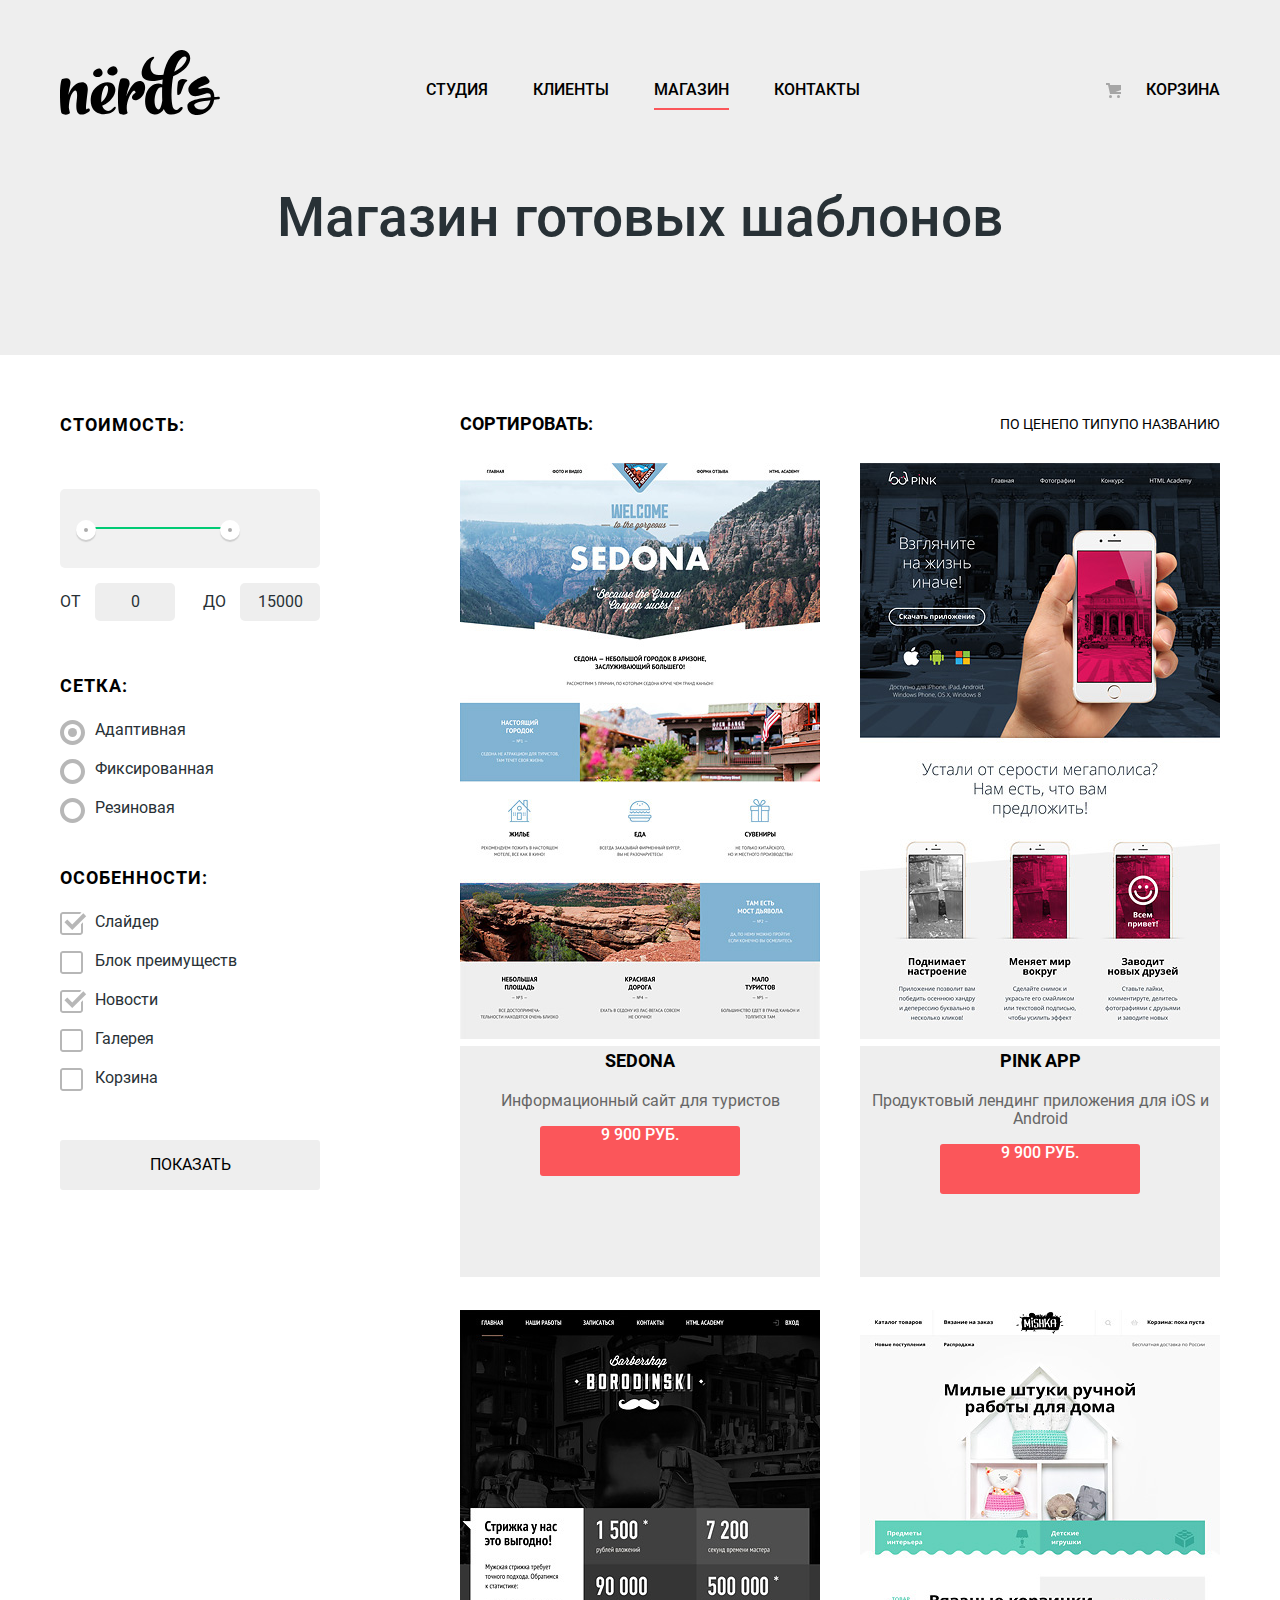
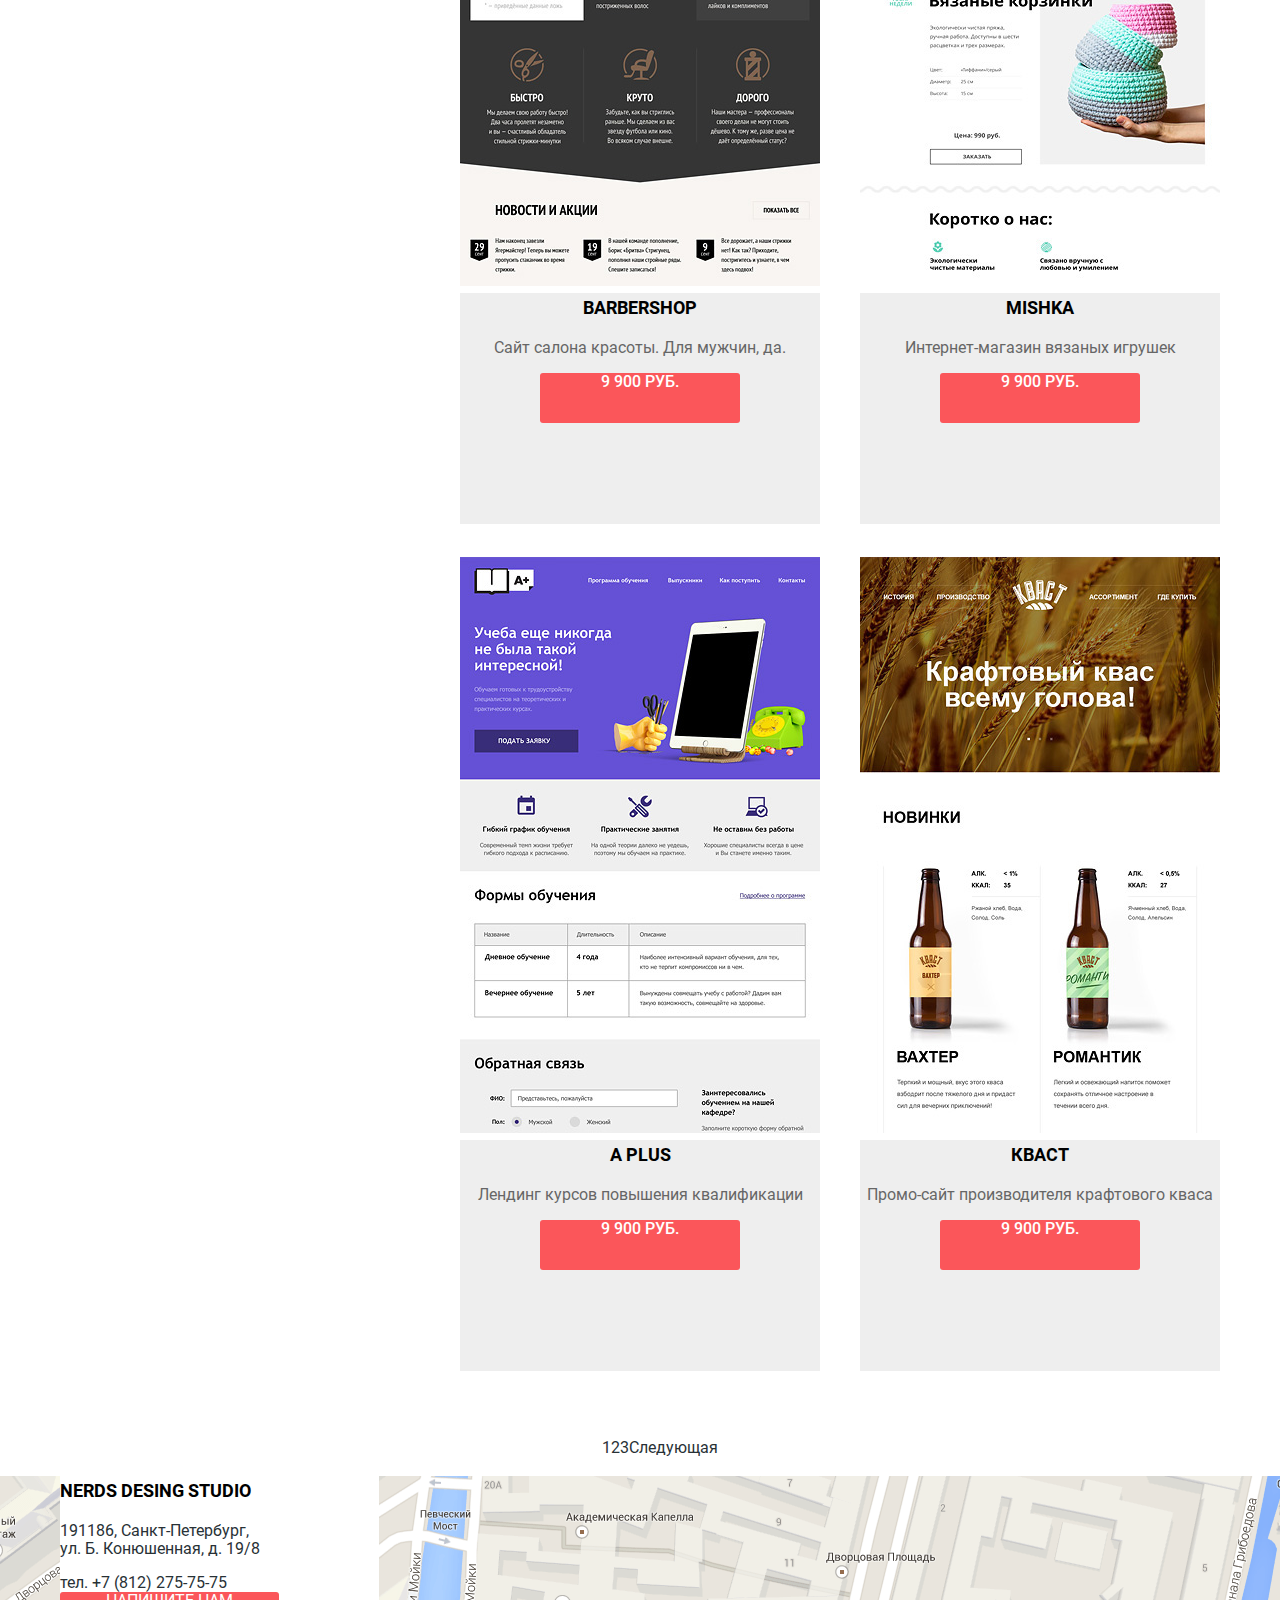
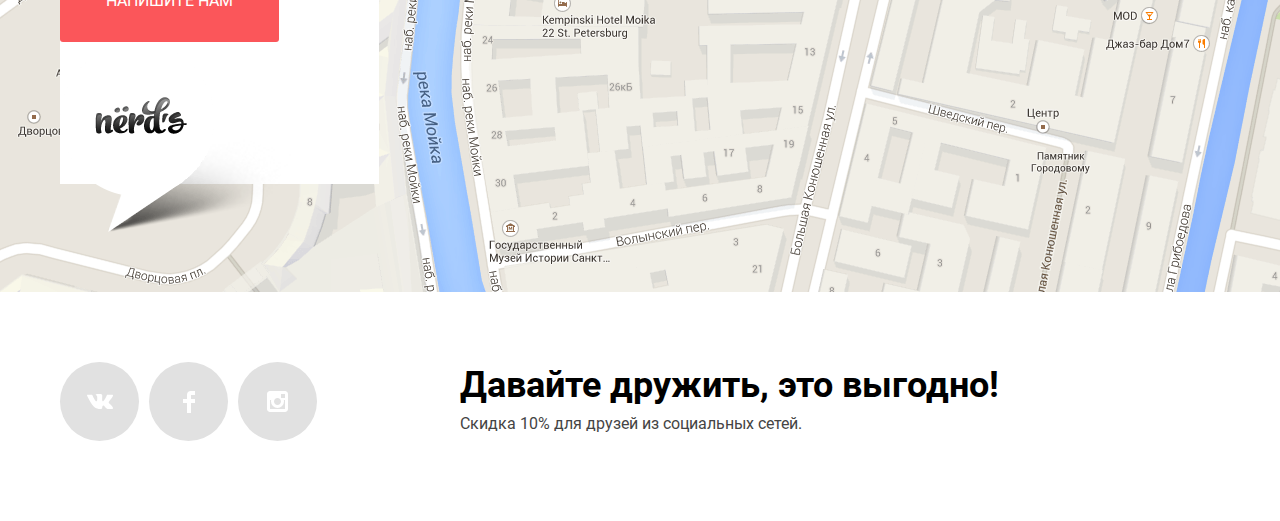
==== catalog.html @ b90e27db "filters" ====
<!DOCTYPE html>
<html lang="ru">

<head>
  <meta charset="utf-8">
  <title>Дизайн-студия Нёрдс</title>
  <link rel="stylesheet" href="css/normalize.css">
  <link rel="stylesheet" href="css/style.css">
</head>

<body>
  <header class="header">
    <div class="container">
      <nav class="nav">
        <a class="logo" href="index.html"><img class="logo__img" src="img/nerds-logo.svg" width="160" height="65"
            alt="Логотип дизайн-студии Нёрдс"></a>
        <ul class="nav__list">
          <li class="nav__item"><a class="nav__link" href="index.html">Студия</a></li>
          <li class="nav__item"><a class="nav__link" href="">Клиенты</a></li>
          <li class="nav__item"><a class="nav__link nav__link--active">Магазин</a></li>
          <li class="nav__item"><a class="nav__link" href="">Контакты</a></li>
        </ul>
        <ul class="backet">
          <li class="backet__item"><a class="backet__link" href="">Корзина</a></li>
        </ul>
      </nav>
    </div>
  </header>
  <main>
    <div class="page-header">
      <h2 class="page-header__title">Магазин готовых шаблонов</h2>
    </div>
    <div class="catalog">
      <div class="container">
        <form class="filters" action="https://echo.htmlacademy.ru" method="POST">
          <fieldset class="filters__group">
            <legend class="filters__title">Стоимость:</legend>
            <div class="range-filter">
              <div class="range-controls">
                <div class="scale">
                  <div class="bar"></div>
                </div>
                <div class="toggle toggle--min"></div>
                <div class="toggle toggle--max"></div>
              </div>
              <div class="price-controls">
                <label class="min-price">от <input type="text" name="min-price" value="0"></label>
                <label class="max-price">до <input type="text" name="max-price" value="15000"></label>
              </div>
            </div>
          </fieldset>
          <fieldset class="filters__group">
            <legend class="filters__title">Сетка:</legend>
            <ul class="filters__group-list">
              <li class="filters__group-item">
                <input class="visually-hidden checked__input" type="radio" name="product-group" value="Adaptive"
                  id="filter-adaptive" checked>
                <label class="checked__label checked__label--radio" for="filter-adaptive">Адаптивная</label>
              </li>
              <li class="filters__group-item">
                <input class="visually-hidden  checked__input" type="radio" name="product-group" value="Fixed"
                  id="filter-fixed">
                <label class="checked__label checked__label--radio" for="filter-fixed">Фиксированная</label>
              </li>
              <li class="filters__group-item">
                <input class="visually-hidden  checked__input" type="radio" name="product-group" value="Rubber"
                  id="filter-rubber">
                <label class="checked__label checked__label--radio" for="filter-rubber">Резиновая</label>
              </li>
            </ul>
          </fieldset>
          <fieldset class="filters__group">
            <legend class="filters__title">Особенности:</legend>
            <ul class="filters__group-list">
              <li class="filters__group-item">
                <input class="visually-hidden checked__input" type="checkbox" name="features" value="Slider"
                  id="filter-slider" checked>
                <label class="checked__label checked__label--checkbox" for="filter-slider">Слайдер</label>
              </li>
              <li class="filters__group-item">
                <input class="visually-hidden checked__input" type="checkbox" name="features" value="Benefits-block"
                  id="filter-benefits-block">
                <label class="checked__label checked__label--checkbox" for="filter-benefits-block">Блок
                  преимуществ</label>
              </li>
              <li class="filters__group-item">
                <input class="visually-hidden checked__input" type="checkbox" name="features" value="News"
                  id="filter-news" checked>
                <label class="checked__label checked__label--checkbox" for="filter-news">Новости</label>
              </li>
              <li class="filters__group-item">
                <input class="visually-hidden checked__input" type="checkbox" name="gallery" value="Gallery"
                  id="filter-gallery">
                <label class="checked__label checked__label--checkbox" for="filter-gallery">Галерея</label>
              </li>
              <li class="filters__group-item">
                <input class="visually-hidden checked__input" type="checkbox" name="features" value="Basket"
                  id="filter-basket">
                <label class="checked__label checked__label--checkbox" for="filter-basket">Корзина</label>
              </li>
            </ul>
          </fieldset>
          <button class="button filters__button" type="submit">Показать</button>
        </form>
        <div class="catalog__wrapper">
          <div class="sorting">
            <p class="sorting__title">Сортировать:</h2>
              <ul class="sorting__list" aria-label="Сортировка по признаку">
                <li class="sorting__item"><a class="sorting__link" href="">По цене</a></li>
                <li class="sorting__item"><a class="sorting__link" href="">По типу</a></li>
                <li class="sorting__item"><a class="sorting__link" href="">По названию</a></li>
              </ul>
              <ul class="sorting__order-list" aria-label="Направление сортировки">
                <li class="sorting__order-item"><a class="sorting__order-link sorting__order-link--descending"
                    href=""></a>
                </li>
                <li class="sorting__order-item"><a class="sorting__order-link sorting__order-link--ascending"
                    href=""></a>
                </li>
              </ul>
          </div>
          <ul class="catalog__list">
            <li class="catalog__item">
              <img class="catalog__img" src="img/img-sedona.jpg" width="360" height="576" alt="">
              <div class="catalog__cart">
                <a class="catalog__title" href="">Sedona</a>
                <p class="catalog__desc">Информационный сайт для туристов</p>
                <a class="button catalog__price" href="">9 900 руб.</a>
              </div>
            </li>
            <li class="catalog__item">
              <img class="catalog__img" src="img/img-pink.jpg" width="360" height="576" alt="">
              <div class="catalog__cart">
                <a class="catalog__title" href="">Pink App</a>
                <p class="catalog__desc">Продуктовый лендинг приложения для iOS и Android</p>
                <a class="button catalog__price" href="">9 900 руб.</a>
              </div>
            </li>
            <li class="catalog__item">
              <img class="catalog__img" src="img/img-barbershop.jpg" width="360" height="576" alt="">
              <div class="catalog__cart">
                <a class="catalog__title" href="">Barbershop</a>
                <p class="catalog__desc">Сайт салона красоты. Для мужчин, да.</p>
                <a class="button catalog__price" href="">9 900 руб.</a>
              </div>
            </li>
            <li class="catalog__item">
              <img class="catalog__img" src="img/img-mishka.jpg" width="360" height="576" alt="">
              <div class="catalog__cart">
                <a class="catalog__title" href="">Mishka</a>
                <p class="catalog__desc">Интернет-магазин вязаных игрушек</p>
                <a class="button catalog__price" href="">9 900 руб.</a>
              </div>
            </li>
            <li class="catalog__item">
              <img class="catalog__img" src="img/img-aplus.jpg" width="360" height="576" alt="">
              <div class="catalog__cart">
                <a class="catalog__title" href="">A Plus</a>
                <p class="catalog__desc">Лендинг курсов повышения квалификации</p>
                <a class="button catalog__price" href="">9 900 руб.</a>
              </div>
            </li>
            <li class="catalog__item">
              <img class="catalog__img" src="img/img-kvast.jpg" width="360" height="576" alt="">
              <div class="catalog__cart">
                <a class="catalog__title" href="">Кваст</a>
                <p class="catalog__desc">Промо-сайт производителя крафтового кваса</p>
                <a class="button catalog__price" href="">9 900 руб.</a>
              </div>
            </li>
          </ul>
        </div>
      </div>
    </div>
    <div class="pagination">
      <div class="container">
        <ul class="pagination__list">
          <li class="pagination__item"><a href="" class="pagination__link">1</a></li>
          <li class="pagination__item"><a href="" class="pagination__link">2</a></li>
          <li class="pagination__item"><a href="" class="pagination__link">3</a></li>
          <li class="pagination__item"><a href="" class="pagination__link pagination__link--next">Следующая</a></li>
        </ul>
      </div>
    </div>
  </main>
  <footer class="footer">
    <section class="contacts">
      <div class="container">
        <div class="contacts__wrapper">
          <h1 class="contacts__title">Nerds desing studio</h1>
          <p class="contacts__address">191186, Санкт-Петербург,<br> ул. Б. Конюшенная, д. 19/8</p>
          <a class="contacts__tel" href="tel:7812275-75-75">тел. +7 (812) 275-75-75</a>
          <a class="button button contacts__button" href="">Напишите нам</a>
          <img class="contacts__icon" src="img/map-marker.png" width="231" height="190"
            alt="Адрес: 191186, Санкт-Петербург, ул. Б. Конюшенная, д. 19/8">
        </div>
      </div>
    </section>
    <section class="social">
      <div class="container">
        <h2 class="visually-hidden">Мы в социальных сетях</h2>
        <ul class="social__list">
          <li class="social__item"><a class="social__link social__link--vk" href="" alt="Мы в Вконтакте"></a>
          </li>
          <li class="social__item"><a class="social__link social__link--fb" href="" alt="Мы в Фейсбук"></a>
          </li>
          <li class="social__item"><a class="social__link social__link--insta" href="" alt="Мы в Инстаграм"></a>
          </li>
        </ul>
        <p class="social__title">
          <span class="social__slogan">Давайте дружить, это выгодно!</span>
          <span class="social__desc">Скидка 10% для друзей из социальных сетей.</span>
        </p>
      </div>

    </section>
  </footer>
  <section class="modal hidden">
    <h2 class="modal__title">Напишите нам</h2>
    <form class="modal__form" action="https://echo.htmlacademy.ru" method="POST">
      <p>
        <label for="user-name">Ваше имя:</label>
        <input id="user-name" type="text" name="name" placeholder="Имя Фамилия">
      </p>
      <p>
        <label for="user-email">Ваш e-mail:</label>
        <input id="user-email" type="email" name="email" placeholder="email@example.com">
      </p>
      <p>
        <label for="user-message">Текст письма:</label>
        <textarea id="user-message" name="message" cols="30" rows="10" placeholder="В свободной форме"></textarea>
      </p>
      <button class="button modal__submit" type="submit">Отправить</button>
      <button class="modal__close" type="button">Закрыть</button>
    </form>
  </section>
</body>

</html>
---- css/style.css ----
@font-face {
  font-family: 'Roboto';
  src:
    url(/fonts/roboto.woff) format(woff),
    url(/fonts/roboto.woff2) format(woff2);
  font-weight: normal;
  font-style: normal;
}

@font-face {
  font-family: 'Roboto';
  src:
    url(/fonts/robotobold.woff) format(woff),
    url(/fonts/robotobold.woff2) format(woff2);
  font-weight: bold;
  font-style: normal;
}

@font-face {
  font-family: 'Roboto';
  src:
    url(/fonts/robotomedium.woff) format(woff),
    url(/fonts/robotomedium.woff2) format(woff2);
  font-weight: 500;
  font-style: normal;
}

body {
  margin: 0;
  padding: 0;

  font-family: 'Roboto', 'Arial', sans-serif;
  font-size: 16px;
  line-height: 24px;
  font-weight: normal;
  color: #283136;
}

img {
  max-width: 100%;
  height: auto;
}

a {
  text-decoration: none;
  color: inherit;
}

.button {
  display: inline-block;

  text-align: center;
  vertical-align: middle;
  text-transform: uppercase;

  border-radius: 3px;

  box-sizing: border-box;
}

.header {
  background-color: #eeeeee;
}

.nav {
  display: flex;
  justify-content: flex-end;
  align-items: flex-start;
  padding-top: 50px;

  line-height: 30px;
  font-weight: 500;
  text-transform: uppercase;
  color: #000000;
}

.logo {
  width: 160px;
  height: 65px;
  margin-right: auto;
}

.logo__img:hover {
  filter: opacity(0.8);
}

.logo__img:active {
  filter: opacity(0.3);
}

.nav__list {
  display: flex;
  justify-content: center;
  flex-wrap: wrap;
  width: 600px;
  margin: 0;
  padding: 0;
  padding-top: 25px;

  list-style: none;
}

.nav__link {
  display: block;
  margin-left: 45px;
  padding-bottom: 3px;
}

.nav__link:hover {
  color: #fb565a;
}

.nav__link:active {
  color: inherit;

  border-bottom: 2px solid #fb565a;

  opacity: 0.3;
}

.nav__link--active {
  border-bottom: 2px solid #fb565a;
}

.backet {
  display: flex;
  justify-content: flex-end;
  flex-wrap: wrap;
  width: 300px;
  margin: 0;
  padding: 0;
  padding-top: 25px;

  list-style: none;
}

.backet__link {
  position: relative;
  display: block;
  padding-left: 45px;
}

.backet__link::before {
  position: absolute;
  top: 8px;
  left: 5px;
  width: 15px;
  height: 15px;

  content: "";

  background-image: url(../img/cart-icon.svg);
  background-repeat: no-repeat;
  background-position: 0 0;
}

.backet__link:hover {
  color: #fb565a;
}

.backet__link:active {
  color: inherit;

  border-bottom: 2px solid #fb565a;

  opacity: 0.3;
}

.page-header__title {
  margin: 0;
  margin-bottom: 50px;
  padding-top: 75px;
  padding-bottom: 110px;

  font-size: 55px;
  line-height: 55px;
  font-weight: 500;
  text-align: center;

  background-color: #eeeeee;
}

.slider {
  background-color: #eeeeee;
}

.slider__list {
  margin: 0;
  padding: 0;

  list-style: none;
}

.slider__item {
  display: none;
}

.slider__item--active {
  display: block;
}
.slider__title {
  margin-top: 0;
  padding-top: 55px;

  font-size: 55px;
  line-height: 55px;
  color: #000000;
}

.slider__button {
  width: 240px;
  height: 50px;

  font-weight: 500;
  line-height: 18px;
  color: #ffffff;

  background-color: #fb565a;
}

.slider__button:hover {
  background-color: #e74246;
}

.slider__button:active {
  color: rgba(255, 255, 255, 0.3);

  background-color: #d7373b;
}

.services__list {
  display: flex;
  flex-wrap: wrap;
  margin: 0;
  padding: 0;

  list-style: none;

  border-bottom: 2px solid #eeeeee;
}

.services__item {
  position: relative;

  width: 260px;
  margin-top: 80px;
  margin-right: 100px;
  margin-bottom: 80px;
  padding-top: 170px;
  padding-right: 40px;
}

.services__item:nth-child(3n) {
  margin-right: 60px;
}

.services__item::before {
  position: absolute;

  content: "";
  top: 0;
  left: 0;

  width: 300px;
  height: 146px;
}

.services__item:nth-child(1)::before {
  background-image: url(../img/promo-1.jpg);
  background-repeat: no-repeat;
  background-position: 0 0;
}

.services__item:nth-child(2)::before {
  background-image: url(../img/promo-2.jpg);
  background-repeat: no-repeat;
  background-position: 0 0;
}

.services__item:nth-child(3)::before {
  background-image: url(../img/promo-3.jpg);
  background-repeat: no-repeat;
  background-position: 0 0;
}

.services__title {
  margin: 0;
  padding: 0;

  font-size: 24px;
  font-weight: bold;
  text-transform: uppercase;
  color: #000000;
}

.services__desc {
  margin-top: 20px;
  margin-bottom: 30px;
}

.services__button {
  width: 160px;
  height: 50px;
  margin-top: 5px;
  padding-top: 12px;

  font-weight: 500;
  color: #ffffff;
}

.services__button--red {
  background-color: #fb565a;
}

.services__button--red:hover {
  background-color: #e74246;
}

.services__button--red:active {
  color: rgba(255, 255, 255, 0.3);

  background-color: #d7373b;
}

.services__button--green {
  background-color: #00ca74;
}

.services__button--green:hover {
  background-color: #00bc6c;
}

.services__button--green:active {
  color: rgba(255, 255, 255, 0.3);

  background-color: #00aa62;
}

.services__button--yellow {
  background-color: #efc84a;
}

.services__button--yellow:hover {
  background-color: #eab534;
}

.services__button--yellow:active {
  color: rgba(255, 255, 255, 0.3);

  background-color: #e5a722;
}

.about .container {
  display: flex;
  justify-content: space-between;
}

.about__col-left {
  width: 700px;
}

.about__col-right {
  width: 460px;
}

.about__title {
  font-size: 45px;
  line-height: 45px;
  font-weight: 500;
  color: #000000;
}

.about__services {
  font-weight: bold;
  text-transform: uppercase;
  color: #000000;
}

.about__services-list {
  padding-left: 0;

  list-style: none;
}

.about__img {
  width: 360px;
  height: 208px;
}

.table__caption {
  font-weight: bold;
  text-align: center;
  color: #000000;
}

.table__th  {
  font-size: 45px;
  line-height: 10px;
  font-weight: bold;
  color: #000000;
}

.table__td {
  line-height: 18px;
}

.partners__list {
  display: flex;
  justify-content: space-between;
  margin: 0;
  padding: 0;
  padding-top: 46px;
  padding-bottom: 38px;

  list-style: none;

  border-top: 2px solid #eeeeee;
  border-bottom: 2px solid #eeeeee;
}

.partners__item {
  position: relative;

  display: flex;
  justify-content: center;
  align-items: center;
  width: 260px;
}

.partners__item::after {
  position: absolute;
  content: "";
  top: 20px;
  right: -20px;
  width: 2px;
  height: 52px;

  background-color: #eeeeee;
}

.partners__item:nth-child(4n)::after {
  content: none;
}

.partners__img {
  opacity: 0.2;
}

.partners__img:hover {
  opacity: 1;
}

.partners__img:active {
  opacity: 0.1;
}

.catalog .container {
  display: flex;
  justify-content: space-between;
}

.filters {
  width: 260px;
  margin-right: 140px;
}

.filters__group {
  margin: 0;
  margin-bottom: 40px;
  padding: 0;

  border: none;
}

.filters__group:first-child {
  margin-bottom: 45px;
}

.range-filter {
  width: 260px;
  margin-top: 49px;
}

.filters__title {
  padding-top: 5px;

  font-size: 18px;
  line-height: 30px;
  font-weight: bold;
  text-transform: uppercase;
  color: #000000;
}

.filters__title:first-child {
  letter-spacing: 1px;
}

.range-controls {
  position: relative;

  height: 41px;
  margin-bottom: 15px;
  padding-top: 38px;
  padding-right: 20px;
  padding-left: 20px;

  background-color: #f1f1f1;

  border-radius: 5px;
}

.range-controls .scala {
  height: 2px;

  background-color: #d7dcde;
}

.range-controls .bar {
  width: 70%;
  height: 2px;

  background-color: #00ca74;
}

.range-controls .toggle {
  position: absolute;
  top: 31px;
  left: 0;

  width: 4px;
  height: 4px;
  padding: 0;

  background-color: #ababab;

  border: 8px solid #ffffff;
  border-radius: 50%;

  box-shadow: 0 2px 1px 0 #cfcfcf;
  cursor: pointer;
}

.range-controls .toggle--min {
  left: 16px;
}

.range-controls .toggle--max {
  left: 160px;
}

.price-controls {
  font-size: 0;
}

.price-controls label {
  display: inline-block;
  width: 50%;

  font-size: 16px;
  text-transform: uppercase;
}

.price-controls input {
  width: 60px;
  margin-left: 10px;
  padding: 8px 10px;

  font-family: 'Roboto', 'Arial', sans-serif;
  font-size: 16px;
  line-height: 22px;
  text-align: center;
  color: #283136;

  background-color: #eeeeee;

  border: none;
  border-radius: 5px;
}

.max-price {
  text-align: right;
}

.filters__group-list {
  margin: 0;
  padding: 0;

  line-height: 20px;

  list-style: none;
}

.checked__label {
  position: relative;

  display: block;
  margin-top: 19px;
  padding-left: 35px;

  cursor: pointer;
}

.checked__label--radio::before {
  position: absolute;

  content: "";
  top: 0;
  left: 0;

  width: 25px;
  height: 25px;

  background-image: url(../img/radio-off.svg);
  background-repeat: no-repeat;
  background-position: 0 0;

  opacity: 0.4;
}

.checked__input:checked + .checked__label--radio::before {
  background-image: url(../img/radio-on.svg);
}

.checked__label--radio:hover::before {
  opacity: 1;
}

.checked__label--checkbox::before {
  position: absolute;

  content: "";
  top: 0;
  left: 0;

  width: 27px;
  height: 23px;

  background-image: url(../img/checkbox-off.svg);
  background-repeat: no-repeat;
  background-position: 0 0;

  opacity: 0.4;
}

.checked__input:checked + .checked__label--checkbox::before {
  background-image: url(../img/checkbox-on.svg);
}

.checked__label--checkbox:hover::before {
  opacity: 1;
}

.filters__button {
  margin-top: 12px;
  width: 260px;
  height: 50px;

  line-height: 18px;
  color: #000000;

  background-color: #eeeeee;
  border: none;

  cursor: pointer;
  user-select: none;
}

.filters__button:hover {
  background-color: #dfdfdf;
}

.filters__button:active {
  color: #000000;
  opacity: 0.3;

  background-color: #d5d5d5;

  border-top: 3px solid #bfbfbf;
}

.catalog__wrapper {
  width: 900px;
}

.sorting {
  display: flex;
  padding-top: 10px;

  text-transform: uppercase;
}

.sorting__title {
  margin: 0;
  margin-right: auto;

  font-size: 18px;
  line-height: 18px;
  font-weight: bold;
  color: #000000;
}

.sorting__list {
  display: flex;
  margin: 0;
  padding: 0;

  list-style: none;
}

.sorting__item {
  font-size: 14px;
  line-height: 18px;
  color: #000000;
}

.sorting__order-list {
  padding-left: 0;

  list-style: none;
}

.catalog__list {
  display: flex;
  flex-wrap: wrap;
  padding-left: 0;

  list-style: none;
}

.catalog__item {
  margin-bottom: 33px;
}

.catalog__item:nth-child(2n) {
  margin-left: 40px;
}

.catalog__cart {
  width: 360px;
  height: 231px;

  line-height: 18px;
  text-align: center;

  background-color: #eeeeee;
}

.catalog__title {
  font-size: 18px;
  line-height: 30px;
  font-weight: bold;
  text-align: center;
  text-transform: uppercase;
  color: #000000;
}

.catalog__title:hover {
  color: #fb565a;
}

.catalog__title:active {
  color: #000000;
  opacity: 0.3;
}

.catalog__desc {
  line-height: 18px;
  text-align: center;
  color: #666666;
}

.catalog__price {
  width: 200px;
  height: 50px;

  line-height: 18px;
  font-weight: 500;
  color: #ffffff;

  background-color: #fb565a;
}

.catalog__price:hover {
  background-color: #e74246;
}

.catalog__price:active {
  background-color: #d7373b;
}

.pagination__list {
  display: flex;
  justify-content: center;

  list-style: none;
}

.contacts {
  width: 100%;
  height: 416px;

  line-height: 18px;

  background-image: url(../img/map.png);
  background-position: top center;
  background-repeat: no-repeat;
}

.contacts__wrapper {
  width: 319px;
  height: 308px;

  background-color: #ffffff;
}

.contacts__title {
  font-size: 18px;
  line-height: 30px;
  font-weight: bold;
  text-transform: uppercase;
  color: #000000;
}

.contacts__button {
  width: 219px;
  height: 50px;

  color: #ffffff;

  background-color: #fb565a;
}

.contacts__icon {
  width: 231px;
  height: 190px;
}

.social .container {
  display: flex;
}

.social__list {
  display: flex;
  flex-wrap: wrap;
  width: 380px;
  margin: 0;
  margin-top: 70px;
  margin-bottom: 70px;
  padding: 0;

  list-style: none;
}

.social__item {
  margin-right: 10px;
  margin-bottom: 10px;
}

.social__link {
  position: relative;

  display: flex;
  justify-content: center;
  align-items: center;
  width: 79px;
  height: 79px;

  background-color: #e1e1e1;

  border-radius: 50%;
}

.social__link::before {
  position: absolute;

  content: "";
}

.social__link--vk::before {
  width: 26px;
  height: 15px;

  background-image: url(../img/vk-icon.svg);
  background-repeat: no-repeat;
  background-position: 0 0;
}

.social__link--fb::before {
  width: 12px;
  height: 22px;

  background-image: url(../img/fb-icon.svg);
  background-repeat: no-repeat;
  background-position: 0 0;
}

.social__link--insta::before {
  width: 21px;
  height: 21px;

  background-image: url(../img/insta-icon.svg);
  background-repeat: no-repeat;
  background-position: 0 0;
}

.social__link:hover {
  background-color: #e74246;
}

.social__link:active {
  background-color: #d7373b;
}

.social__link:active::before {
  opacity: 0.3;
}

.social__title {
  width: 780px;
  margin: 0;
  margin-top: 70px;
}

.social__slogan {
  display: inline-block;
  padding-top: 5px;
  padding-left: 20px;

  font-size: 36px;
  font-weight: bold;
  line-height: 36px;
  vertical-align: middle;
  color: #000000;
}

.social__desc {
  display: inline-block;
  padding-top: 10px;
  padding-left: 20px;

  line-height: 22px;
  vertical-align: middle;
  color: #444444;
}

.container {
  width: 1160px;
  margin: 0 auto;
  padding: 0 20px;
}

.hidden {
  display: none;
}

.visually-hidden {
  position: absolute;
  clip: rect(0, 0, 0, 0);
}
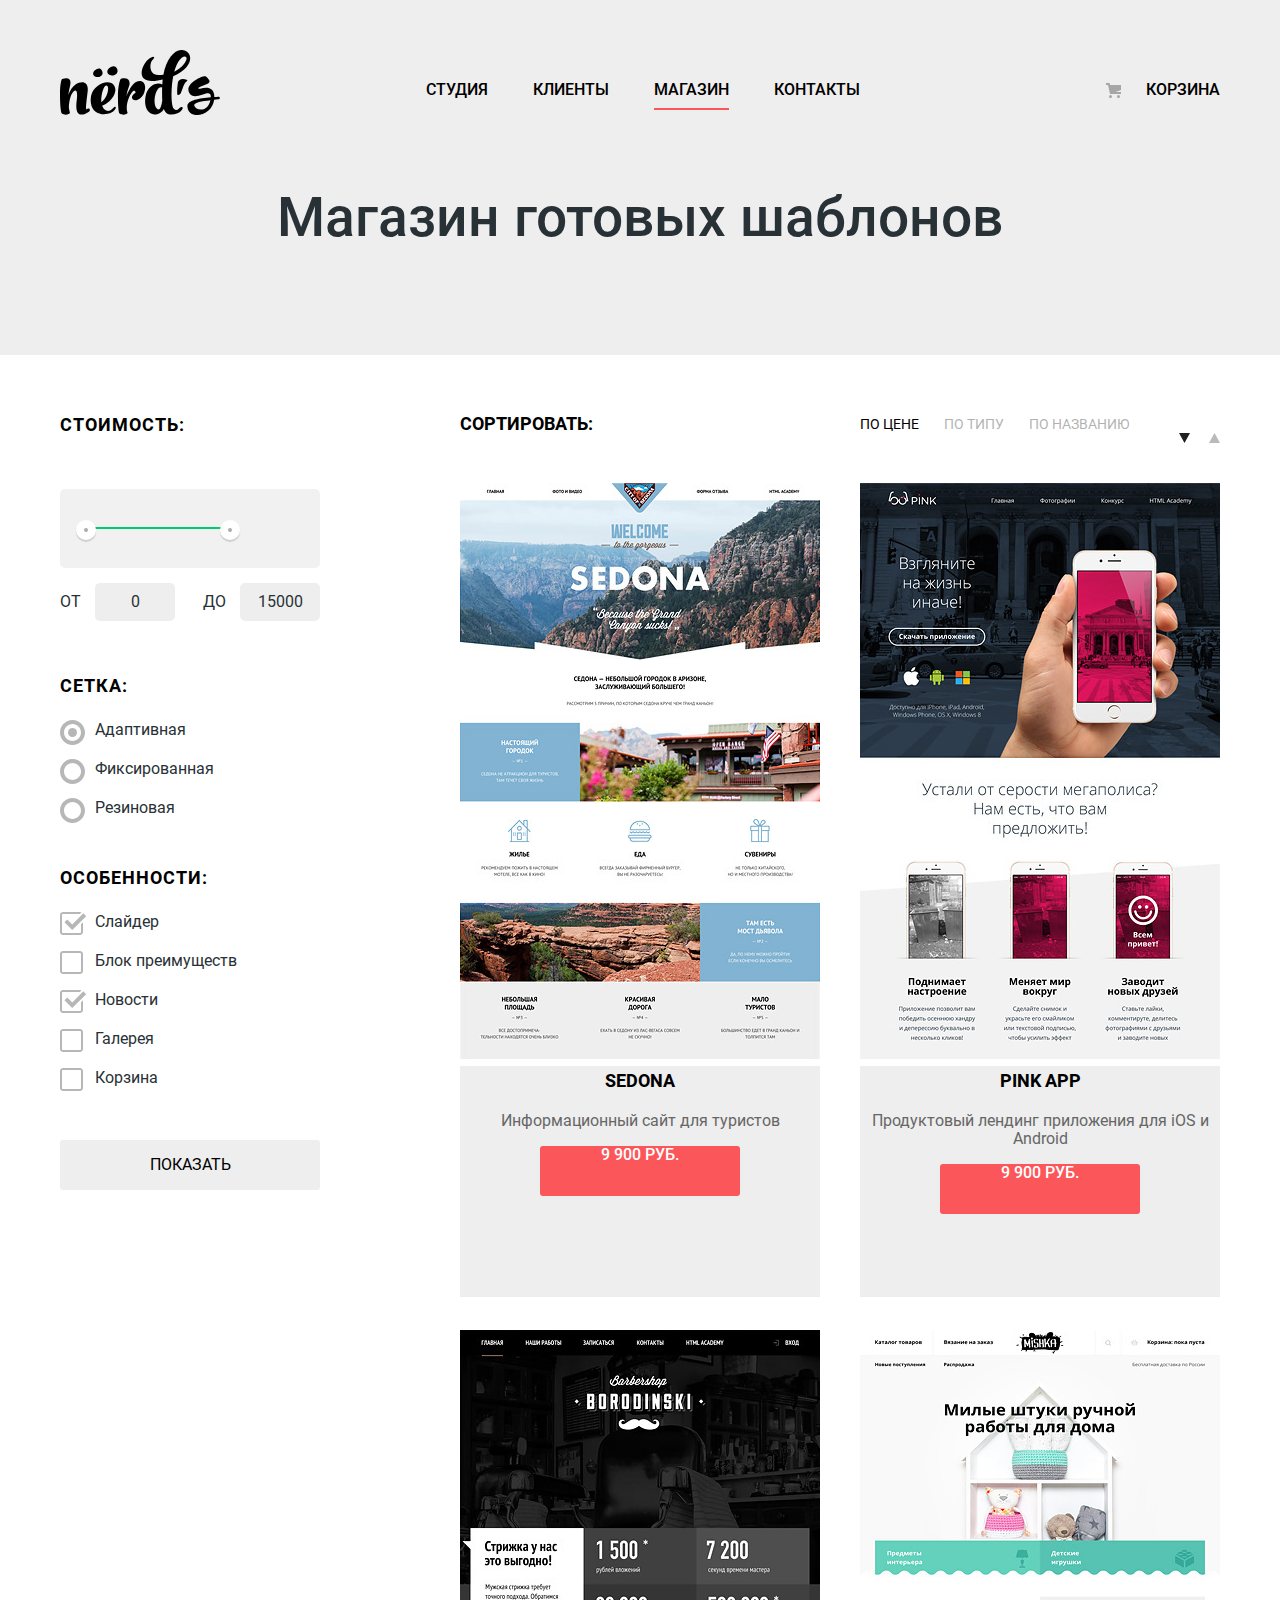
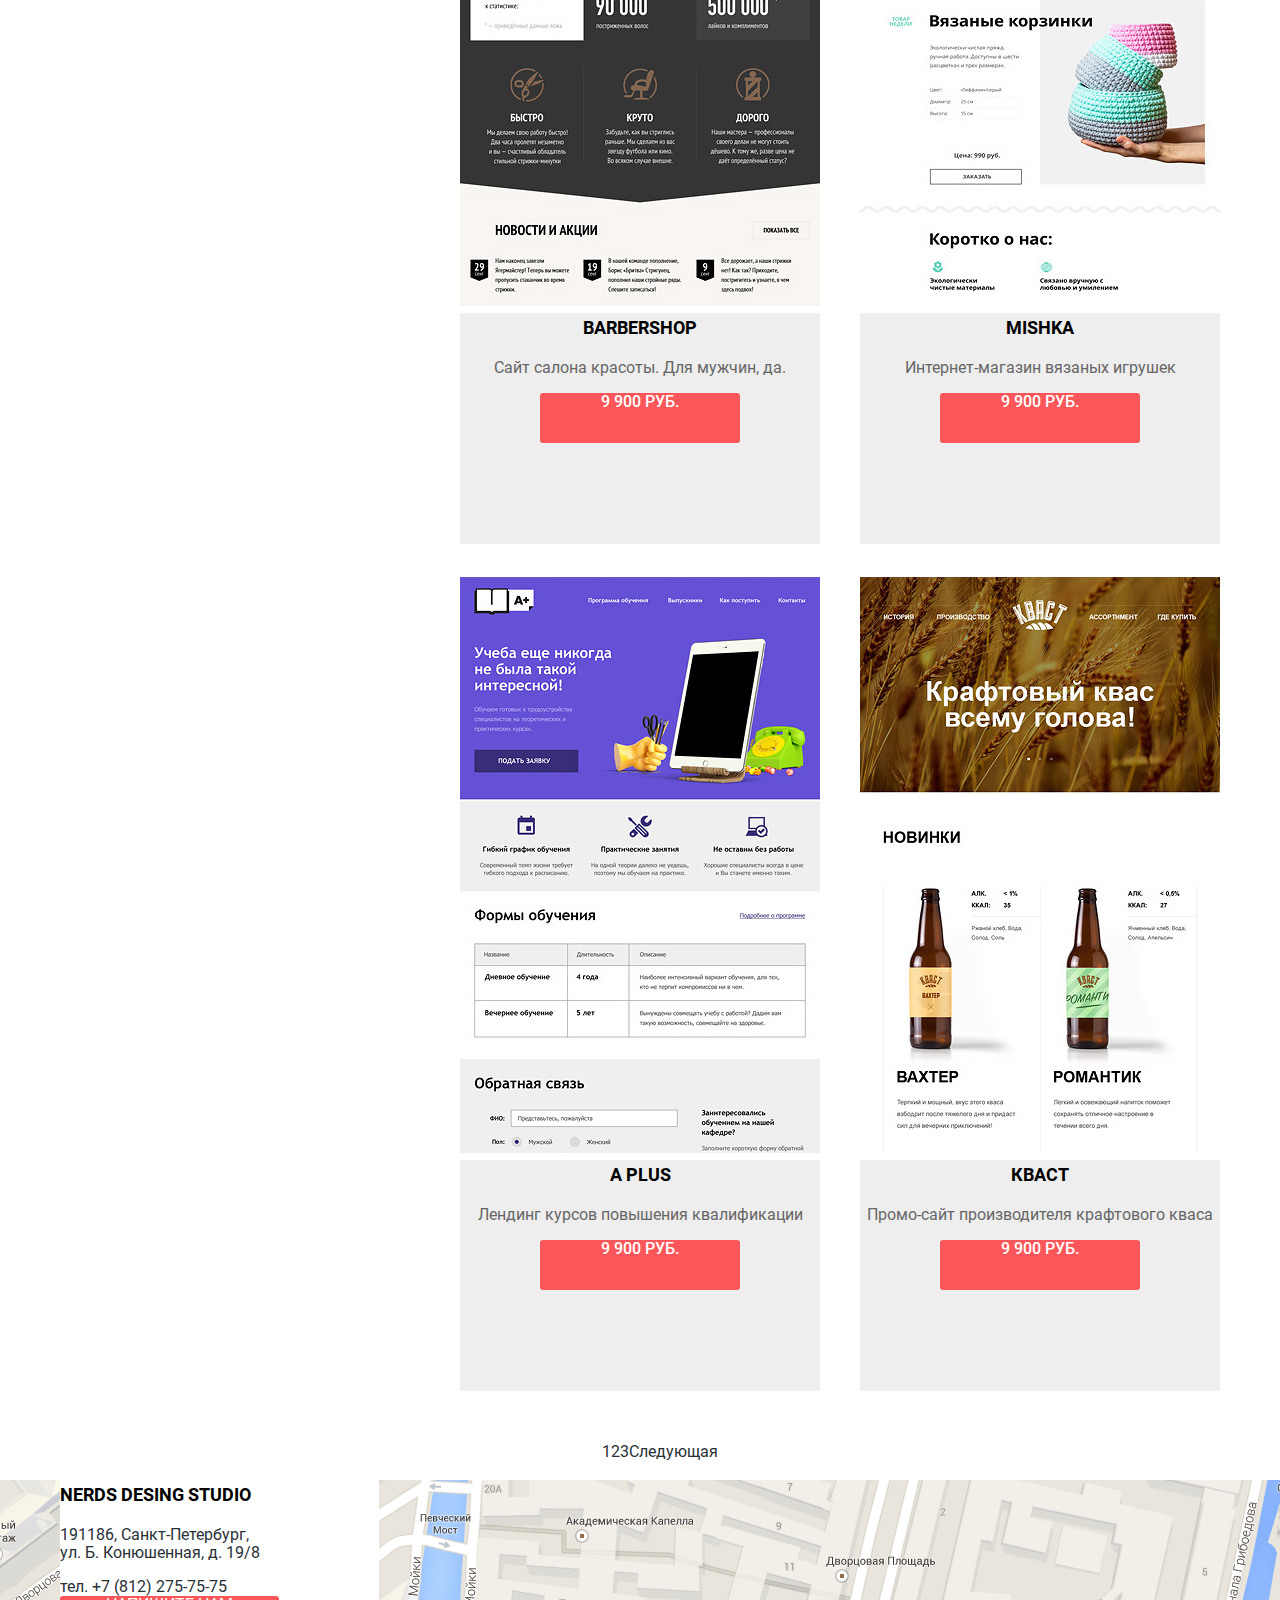
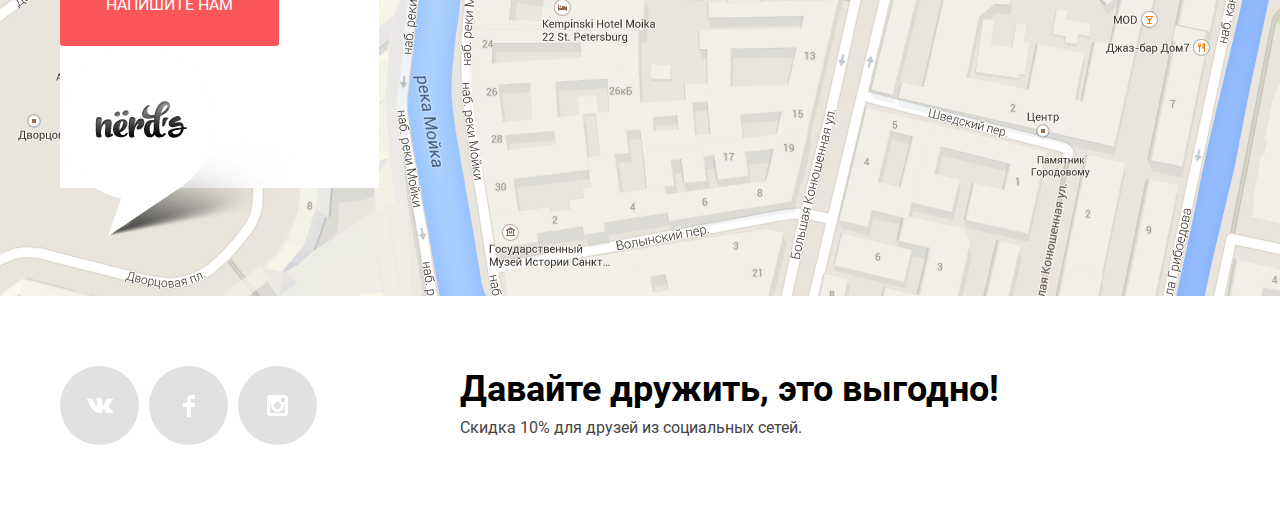
==== commit 01ad53ae: "sorting" ====
--- a/catalog.html
+++ b/catalog.html
@@ -104,20 +104,19 @@
         </form>
         <div class="catalog__wrapper">
           <div class="sorting">
-            <p class="sorting__title">Сортировать:</h2>
-              <ul class="sorting__list" aria-label="Сортировка по признаку">
-                <li class="sorting__item"><a class="sorting__link" href="">По цене</a></li>
-                <li class="sorting__item"><a class="sorting__link" href="">По типу</a></li>
-                <li class="sorting__item"><a class="sorting__link" href="">По названию</a></li>
-              </ul>
-              <ul class="sorting__order-list" aria-label="Направление сортировки">
-                <li class="sorting__order-item"><a class="sorting__order-link sorting__order-link--descending"
-                    href=""></a>
-                </li>
-                <li class="sorting__order-item"><a class="sorting__order-link sorting__order-link--ascending"
-                    href=""></a>
-                </li>
-              </ul>
+            <p class="sorting__title">Сортировать:</p>
+            <ul class="sorting__list" aria-label="Сортировка по признаку">
+              <li class="sorting__item"><a class="sorting__link" href="">По цене</a></li>
+              <li class="sorting__item"><a class="sorting__link" href="">По типу</a></li>
+              <li class="sorting__item"><a class="sorting__link" href="">По названию</a></li>
+            </ul>
+            <ul class="sorting__order-list" aria-label="Направление сортировки">
+              <li class="sorting__order-item"><a class="sorting__order-link sorting__order-link--descending"
+                  href=""></a>
+              </li>
+              <li class="sorting__order-item"><a class="sorting__order-link sorting__order-link--ascending" href=""></a>
+              </li>
+            </ul>
           </div>
           <ul class="catalog__list">
             <li class="catalog__item">
--- a/css/style.css
+++ b/css/style.css
@@ -684,7 +684,9 @@
 
 .sorting {
   display: flex;
-  padding-top: 10px;
+  margin-top: 10px;
+  margin-bottom: 50px;
+  padding: 0;
 
   text-transform: uppercase;
 }
@@ -703,26 +705,72 @@
   display: flex;
   margin: 0;
   padding: 0;
+  width: 300px;
 
   list-style: none;
 }
 
 .sorting__item {
+  padding-right: 25px;
+
   font-size: 14px;
   line-height: 18px;
   color: #000000;
 }
 
+.sorting__item:not(:nth-child(1)) {
+  opacity: 0.3;
+}
+
 .sorting__order-list {
-  padding-left: 0;
-
-  list-style: none;
+  display: flex;
+  justify-content: flex-end;
+  margin: 0;
+  padding: 0;
+  width: 60px;
+
+  list-style: none;
+}
+
+.sorting__order-link {
+  position: relative;
+}
+
+.sorting__order-link--descending::before {
+  position: absolute;
+  content: "";
+  top: 18px;
+  right: 30px;
+
+  width: 11px;
+  height: 10px;
+
+  background-image: url(../img/icon-down-dir.svg);
+  background-repeat: no-repeat;
+  background-position: 0 0;
+}
+
+.sorting__order-link--ascending::before {
+  position: absolute;
+  content: "";
+  top: 18px;
+  right: 0;
+
+  width: 11px;
+  height: 10px;
+
+  background-image: url(../img/icon-up-dir.svg);
+  background-repeat: no-repeat;
+  background-position: 0 0;
+
+  opacity: 0.3;
 }
 
 .catalog__list {
   display: flex;
   flex-wrap: wrap;
-  padding-left: 0;
+  margin: 0;
+  padding: 0;
 
   list-style: none;
 }
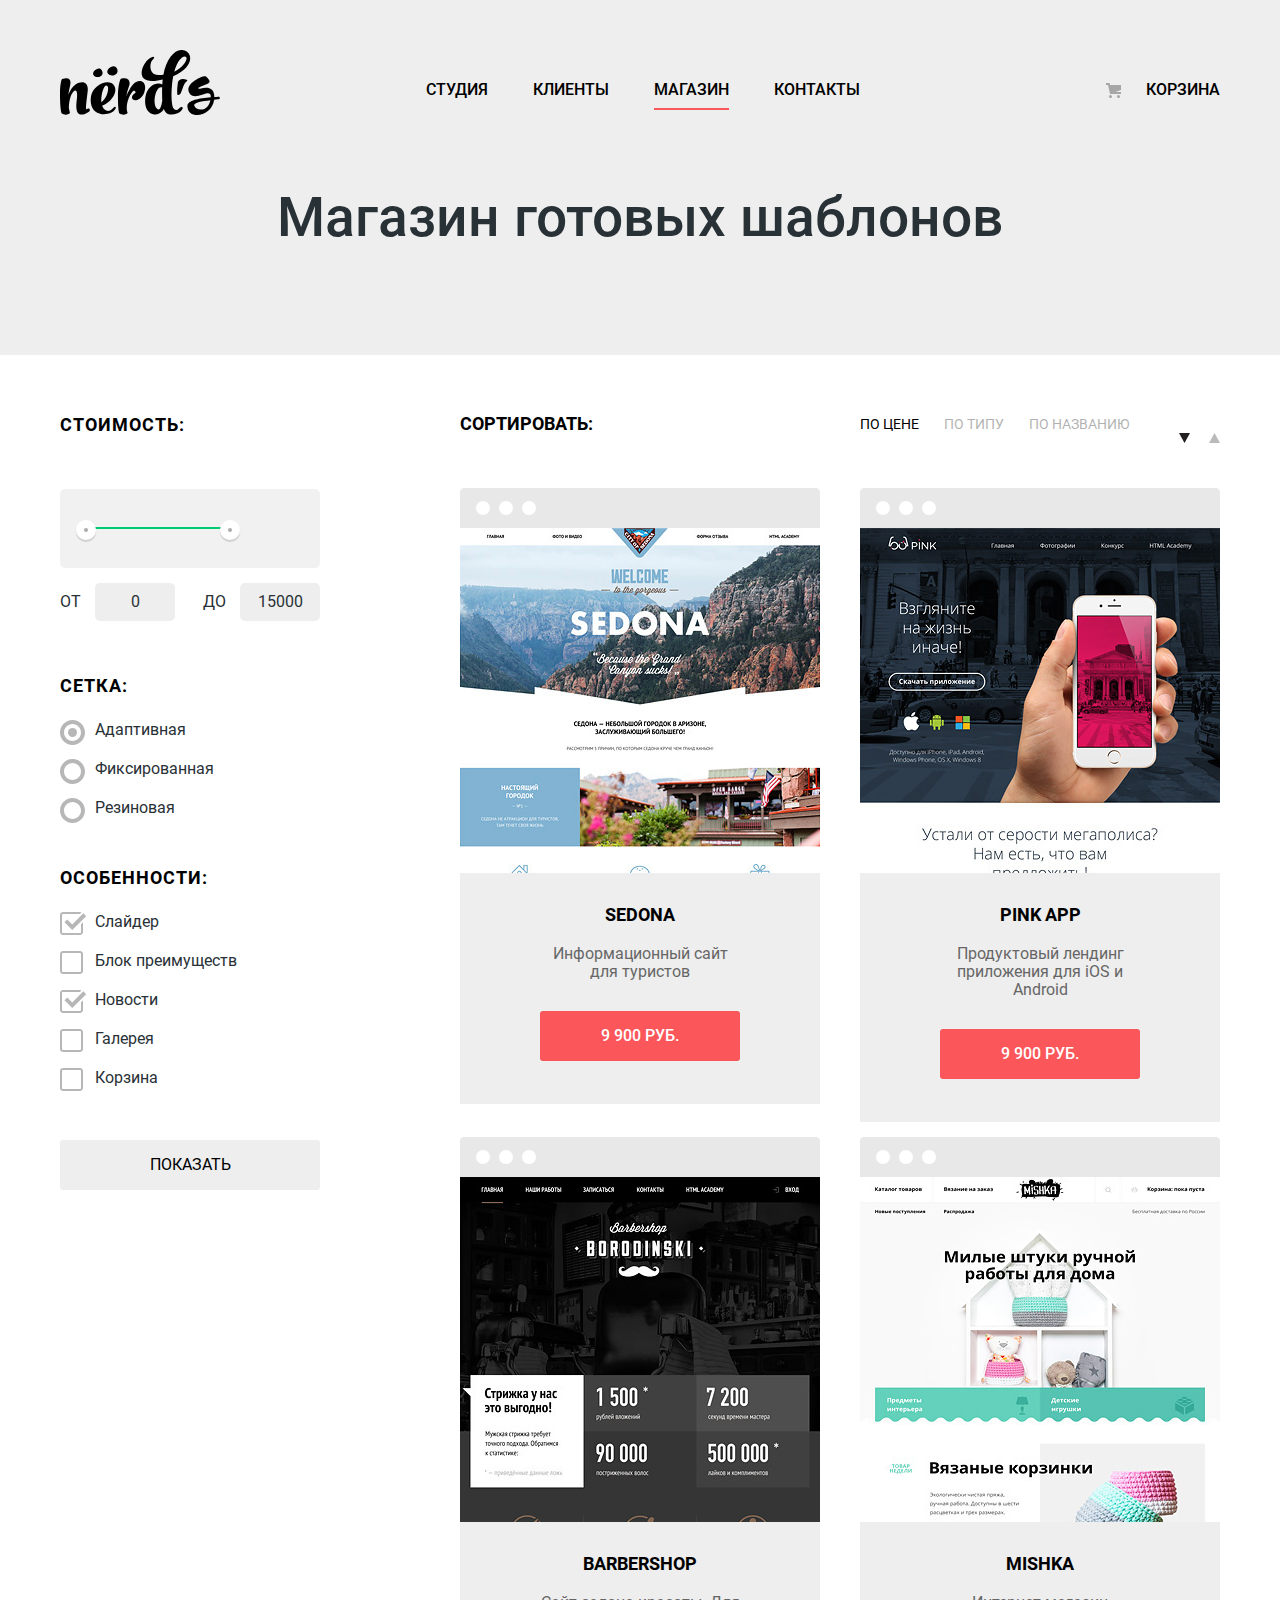
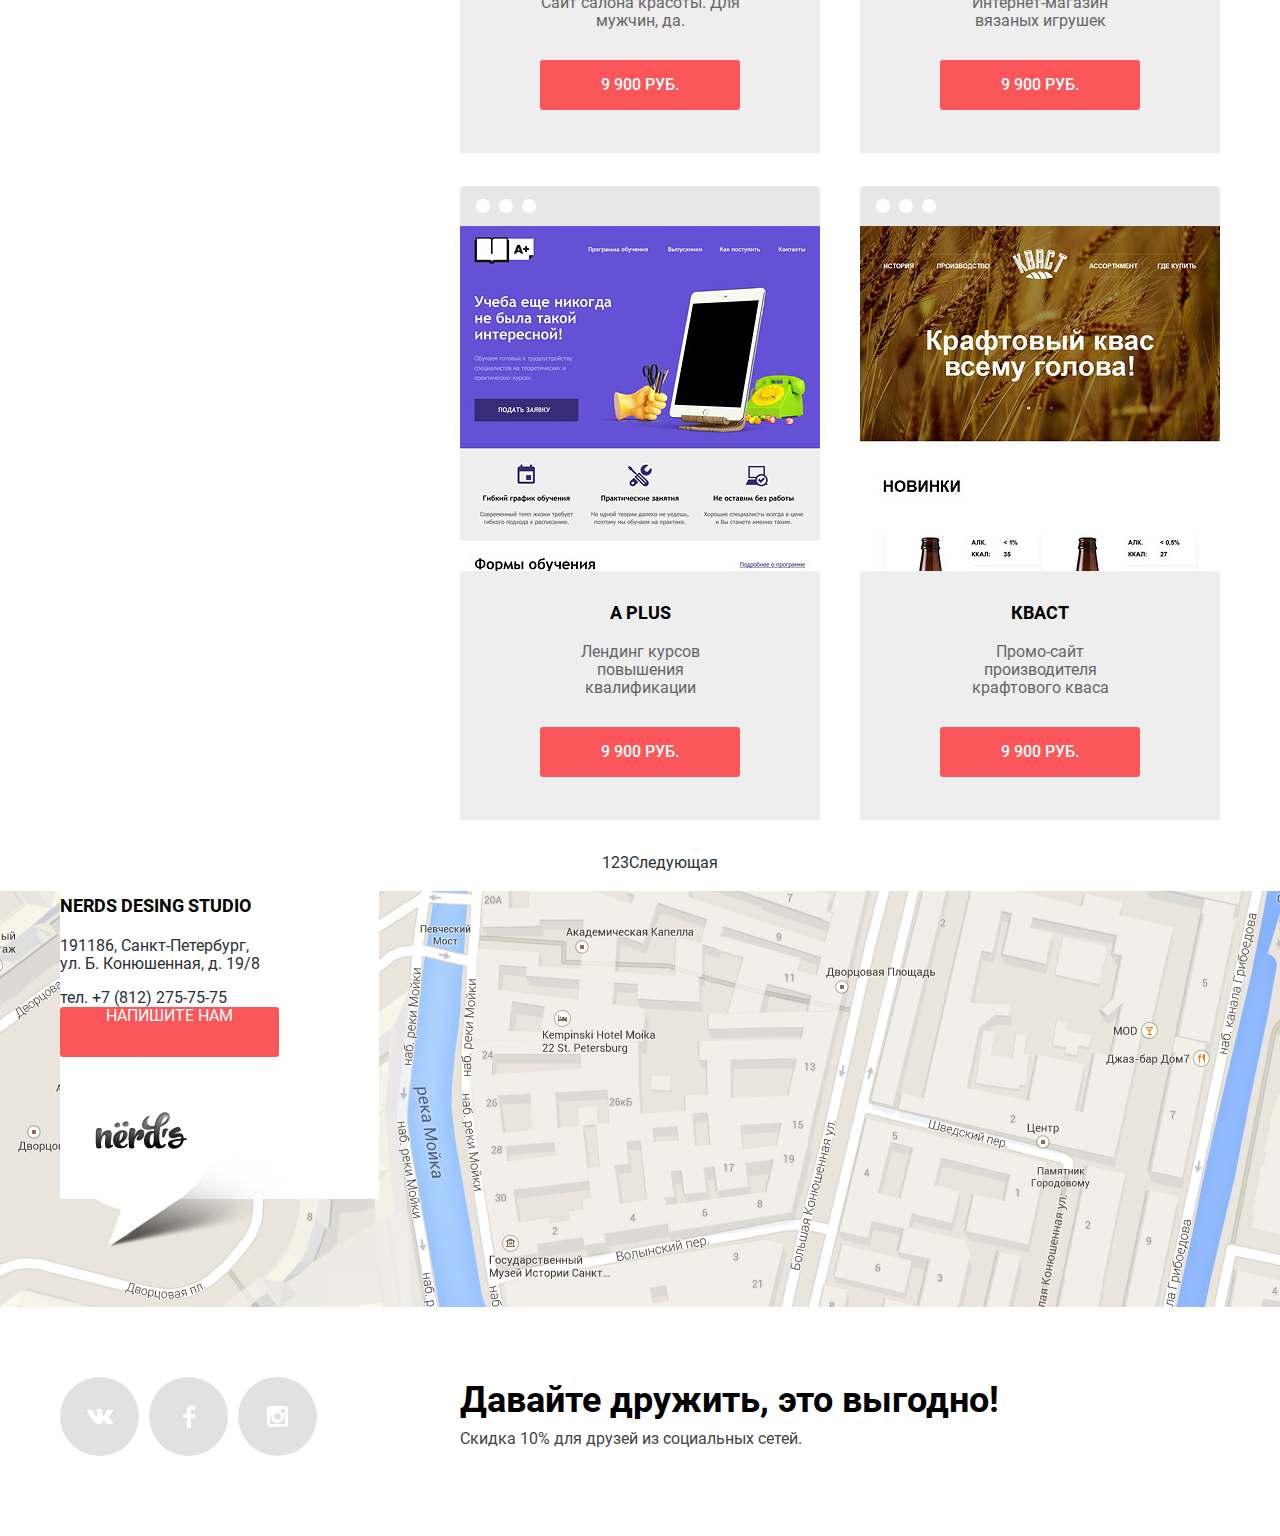
==== commit b4f75ab1: "catalog__list" ====
--- a/catalog.html
+++ b/catalog.html
@@ -122,7 +122,9 @@
             <li class="catalog__item">
               <img class="catalog__img" src="img/img-sedona.jpg" width="360" height="576" alt="">
               <div class="catalog__cart">
-                <a class="catalog__title" href="">Sedona</a>
+                <a class="catalog__link" href="">
+                  <h3 class="catalog__title">Sedona</h3>
+                </a>
                 <p class="catalog__desc">Информационный сайт для туристов</p>
                 <a class="button catalog__price" href="">9 900 руб.</a>
               </div>
@@ -130,7 +132,9 @@
             <li class="catalog__item">
               <img class="catalog__img" src="img/img-pink.jpg" width="360" height="576" alt="">
               <div class="catalog__cart">
-                <a class="catalog__title" href="">Pink App</a>
+                <a class="catalog__link" href="">
+                  <h3 class="catalog__title">Pink App</h3>
+                </a>
                 <p class="catalog__desc">Продуктовый лендинг приложения для iOS и Android</p>
                 <a class="button catalog__price" href="">9 900 руб.</a>
               </div>
@@ -138,7 +142,9 @@
             <li class="catalog__item">
               <img class="catalog__img" src="img/img-barbershop.jpg" width="360" height="576" alt="">
               <div class="catalog__cart">
-                <a class="catalog__title" href="">Barbershop</a>
+                <a class="catalog__link" href="">
+                  <h3 class="catalog__title">Barbershop</h3>
+                </a>
                 <p class="catalog__desc">Сайт салона красоты. Для мужчин, да.</p>
                 <a class="button catalog__price" href="">9 900 руб.</a>
               </div>
@@ -146,7 +152,9 @@
             <li class="catalog__item">
               <img class="catalog__img" src="img/img-mishka.jpg" width="360" height="576" alt="">
               <div class="catalog__cart">
-                <a class="catalog__title" href="">Mishka</a>
+                <a class="catalog__link" href="">
+                  <h3 class="catalog__title">Mishka</h3>
+                </a>
                 <p class="catalog__desc">Интернет-магазин вязаных игрушек</p>
                 <a class="button catalog__price" href="">9 900 руб.</a>
               </div>
@@ -154,7 +162,9 @@
             <li class="catalog__item">
               <img class="catalog__img" src="img/img-aplus.jpg" width="360" height="576" alt="">
               <div class="catalog__cart">
-                <a class="catalog__title" href="">A Plus</a>
+                <a class="catalog__link" href="">
+                  <h3 class="catalog__title">A Plus</h3>
+                </a>
                 <p class="catalog__desc">Лендинг курсов повышения квалификации</p>
                 <a class="button catalog__price" href="">9 900 руб.</a>
               </div>
@@ -162,7 +172,9 @@
             <li class="catalog__item">
               <img class="catalog__img" src="img/img-kvast.jpg" width="360" height="576" alt="">
               <div class="catalog__cart">
-                <a class="catalog__title" href="">Кваст</a>
+                <a class="catalog__link" href="">
+                  <h3 class="catalog__title">Кваст</h3>
+                </a>
                 <p class="catalog__desc">Промо-сайт производителя крафтового кваса</p>
                 <a class="button catalog__price" href="">9 900 руб.</a>
               </div>
--- a/css/style.css
+++ b/css/style.css
@@ -678,14 +678,10 @@
   border-top: 3px solid #bfbfbf;
 }
 
-.catalog__wrapper {
-  width: 900px;
-}
-
 .sorting {
   display: flex;
   margin-top: 10px;
-  margin-bottom: 50px;
+  margin-bottom: 55px;
   padding: 0;
 
   text-transform: uppercase;
@@ -771,21 +767,46 @@
   flex-wrap: wrap;
   margin: 0;
   padding: 0;
+  width: 760px;
 
   list-style: none;
 }
 
 .catalog__item {
-  margin-bottom: 33px;
+  position: relative;
+  margin-right: 40px;
+  margin-bottom: 26px;
+  padding-top: 40px;
+  width: 360px;
 }
 
 .catalog__item:nth-child(2n) {
-  margin-left: 40px;
+  margin-right: 0;
+}
+
+.catalog__item::before {
+  position: absolute;
+  content: "";
+  top: 0;
+  left: 0;
+  width: 360px;
+  height: 40px;
+
+  background-image: url(../img/browser.svg);
+  background-repeat: no-repeat;
+  background-position: 0 0;
+
+  opacity: 0.12;
 }
 
 .catalog__cart {
+  position: absolute;
+  content: "";
+  top: 385px;
+  left: 0;
   width: 360px;
-  height: 231px;
+  padding-top: 27px;
+  padding-bottom: 43px;
 
   line-height: 18px;
   text-align: center;
@@ -794,6 +815,9 @@
 }
 
 .catalog__title {
+  margin: 0;
+  margin-bottom: 15px;
+
   font-size: 18px;
   line-height: 30px;
   font-weight: bold;
@@ -808,10 +832,15 @@
 
 .catalog__title:active {
   color: #000000;
+
   opacity: 0.3;
 }
 
 .catalog__desc {
+  width: 200px;
+  margin: 0 auto;
+  margin-bottom: 30px;
+
   line-height: 18px;
   text-align: center;
   color: #666666;
@@ -819,7 +848,7 @@
 
 .catalog__price {
   width: 200px;
-  height: 50px;
+  padding: 16px 0 16px 0;
 
   line-height: 18px;
   font-weight: 500;
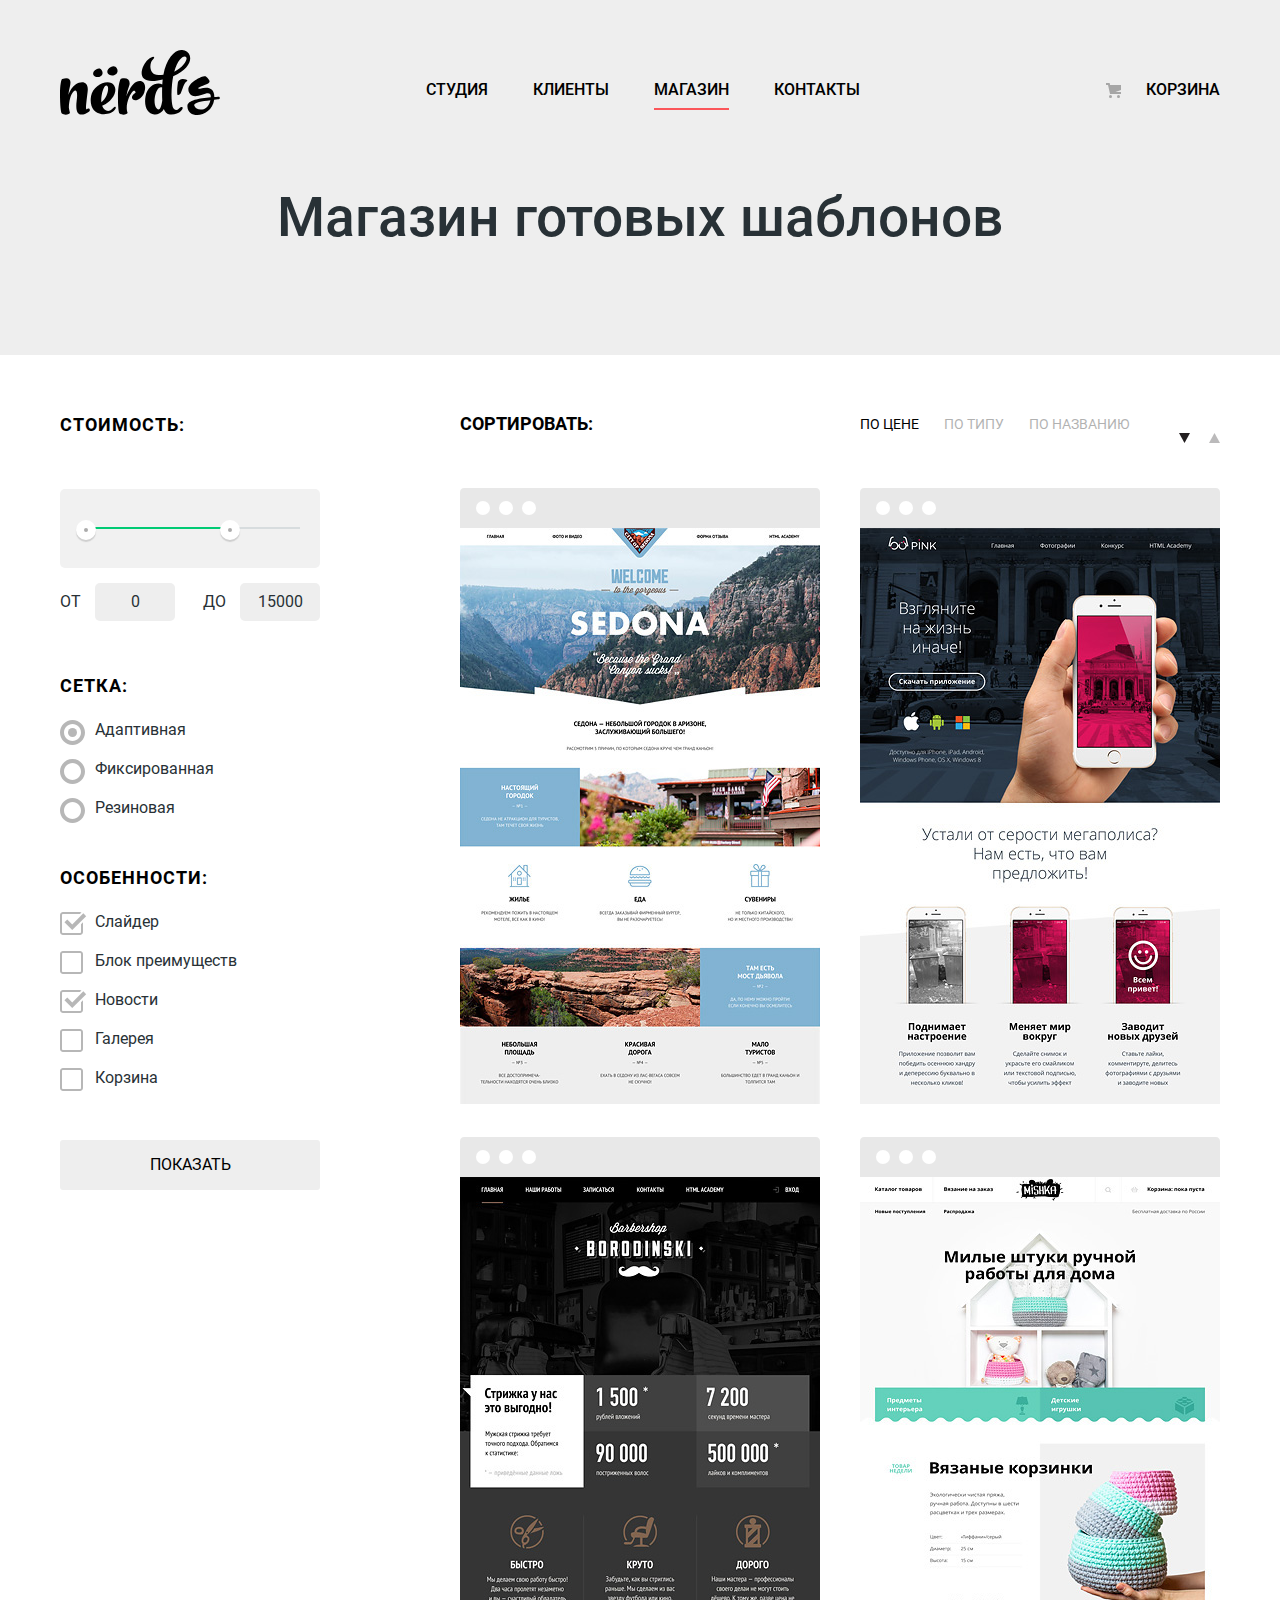
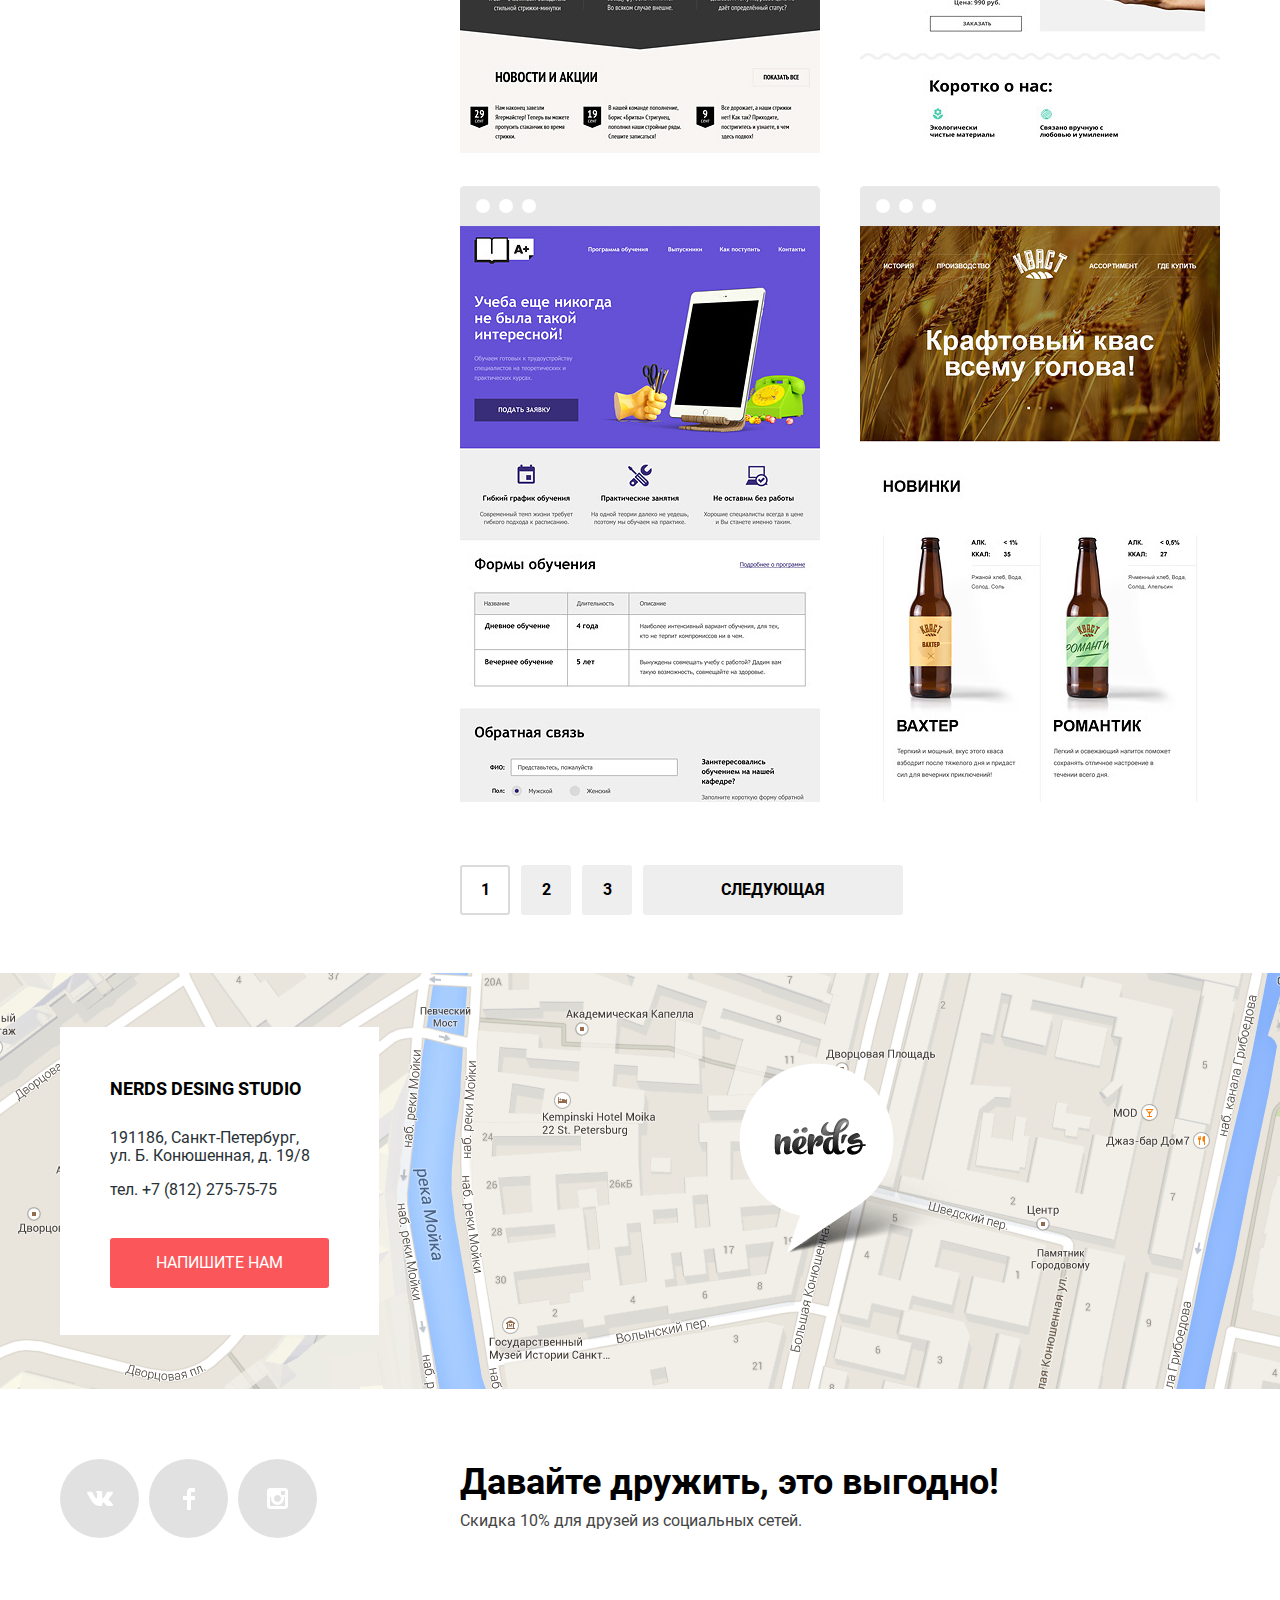
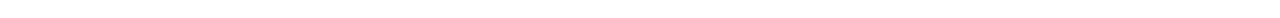
==== commit 73ead99b: "Merge pull request #13 from globomen/master" ====
--- a/catalog.html
+++ b/catalog.html
@@ -30,7 +30,7 @@
     <div class="page-header">
       <h2 class="page-header__title">Магазин готовых шаблонов</h2>
     </div>
-    <div class="catalog">
+    <div class="products">
       <div class="container">
         <form class="filters" action="https://echo.htmlacademy.ru" method="POST">
           <fieldset class="filters__group">
@@ -102,7 +102,7 @@
           </fieldset>
           <button class="button filters__button" type="submit">Показать</button>
         </form>
-        <div class="catalog__wrapper">
+        <div class="products__wrapper">
           <div class="sorting">
             <p class="sorting__title">Сортировать:</p>
             <ul class="sorting__list" aria-label="Сортировка по признаку">
@@ -118,79 +118,75 @@
               </li>
             </ul>
           </div>
-          <ul class="catalog__list">
-            <li class="catalog__item">
-              <img class="catalog__img" src="img/img-sedona.jpg" width="360" height="576" alt="">
-              <div class="catalog__cart">
-                <a class="catalog__link" href="">
-                  <h3 class="catalog__title">Sedona</h3>
-                </a>
-                <p class="catalog__desc">Информационный сайт для туристов</p>
-                <a class="button catalog__price" href="">9 900 руб.</a>
-              </div>
-            </li>
-            <li class="catalog__item">
-              <img class="catalog__img" src="img/img-pink.jpg" width="360" height="576" alt="">
-              <div class="catalog__cart">
-                <a class="catalog__link" href="">
-                  <h3 class="catalog__title">Pink App</h3>
-                </a>
-                <p class="catalog__desc">Продуктовый лендинг приложения для iOS и Android</p>
-                <a class="button catalog__price" href="">9 900 руб.</a>
-              </div>
-            </li>
-            <li class="catalog__item">
-              <img class="catalog__img" src="img/img-barbershop.jpg" width="360" height="576" alt="">
-              <div class="catalog__cart">
-                <a class="catalog__link" href="">
-                  <h3 class="catalog__title">Barbershop</h3>
-                </a>
-                <p class="catalog__desc">Сайт салона красоты. Для мужчин, да.</p>
-                <a class="button catalog__price" href="">9 900 руб.</a>
-              </div>
-            </li>
-            <li class="catalog__item">
-              <img class="catalog__img" src="img/img-mishka.jpg" width="360" height="576" alt="">
-              <div class="catalog__cart">
-                <a class="catalog__link" href="">
-                  <h3 class="catalog__title">Mishka</h3>
-                </a>
-                <p class="catalog__desc">Интернет-магазин вязаных игрушек</p>
-                <a class="button catalog__price" href="">9 900 руб.</a>
-              </div>
-            </li>
-            <li class="catalog__item">
-              <img class="catalog__img" src="img/img-aplus.jpg" width="360" height="576" alt="">
-              <div class="catalog__cart">
-                <a class="catalog__link" href="">
-                  <h3 class="catalog__title">A Plus</h3>
-                </a>
-                <p class="catalog__desc">Лендинг курсов повышения квалификации</p>
-                <a class="button catalog__price" href="">9 900 руб.</a>
-              </div>
-            </li>
-            <li class="catalog__item">
-              <img class="catalog__img" src="img/img-kvast.jpg" width="360" height="576" alt="">
-              <div class="catalog__cart">
-                <a class="catalog__link" href="">
-                  <h3 class="catalog__title">Кваст</h3>
-                </a>
-                <p class="catalog__desc">Промо-сайт производителя крафтового кваса</p>
-                <a class="button catalog__price" href="">9 900 руб.</a>
-              </div>
-            </li>
+          <ul class="products__list">
+            <li class="product products__item">
+              <img class="product__img" src="img/img-sedona.jpg" width="360" height="576" alt="">
+              <div class="product__cart">
+                <a class="product__link" href="">
+                  <h3 class="product__title">Sedona</h3>
+                </a>
+                <p class="product__desc">Информационный сайт для туристов</p>
+                <a class="button product__price" href="">9 900 руб.</a>
+              </div>
+            </li>
+            <li class="product products__item">
+              <img class="product__img" src="img/img-pink.jpg" width="360" height="576" alt="">
+              <div class="product__cart">
+                <a class="product__link" href="">
+                  <h3 class="product__title">Pink App</h3>
+                </a>
+                <p class="product__desc">Продуктовый лендинг приложения для iOS и Android</p>
+                <a class="button product__price" href="">9 900 руб.</a>
+              </div>
+            </li>
+            <li class="product products__item">
+              <img class="product__img" src="img/img-barbershop.jpg" width="360" height="576" alt="">
+              <div class="product__cart">
+                <a class="product__link" href="">
+                  <h3 class="product__title">Barbershop</h3>
+                </a>
+                <p class="product__desc">Сайт салона красоты. Для мужчин, да.</p>
+                <a class="button product__price" href="">9 900 руб.</a>
+              </div>
+            </li>
+            <li class="product products__item">
+              <img class="product__img" src="img/img-mishka.jpg" width="360" height="576" alt="">
+              <div class="product__cart">
+                <a class="product__link" href="">
+                  <h3 class="product__title">Mishka</h3>
+                </a>
+                <p class="product__desc">Интернет-магазин вязаных игрушек</p>
+                <a class="button product__price" href="">9 900 руб.</a>
+              </div>
+            </li>
+            <li class="product products__item">
+              <img class="product__img" src="img/img-aplus.jpg" width="360" height="576" alt="">
+              <div class="product__cart">
+                <a class="product__link" href="">
+                  <h3 class="product__title">A Plus</h3>
+                </a>
+                <p class="product__desc">Лендинг курсов повышения квалификации</p>
+                <a class="button product__price" href="">9 900 руб.</a>
+              </div>
+            </li>
+            <li class="product products__item">
+              <img class="product__img" src="img/img-kvast.jpg" width="360" height="576" alt="">
+              <div class="product__cart">
+                <a class="product__link" href="">
+                  <h3 class="product__title">Кваст</h3>
+                </a>
+                <p class="product__desc">Промо-сайт производителя крафтового кваса</p>
+                <a class="button product__price" href="">9 900 руб.</a>
+              </div>
+            </li>
+          </ul>
+          <ul class="pagination pagination__list">
+            <li class="pagination__item"><a href="" class="pagination__link pagination__link--active">1</a></li>
+            <li class="pagination__item"><a href="" class="pagination__link">2</a></li>
+            <li class="pagination__item"><a href="" class="pagination__link">3</a></li>
+            <li class="pagination__item"><a href="" class="pagination__link pagination__link--next">Следующая</a></li>
           </ul>
         </div>
-      </div>
-    </div>
-    <div class="pagination">
-      <div class="container">
-        <ul class="pagination__list">
-          <li class="pagination__item"><a href="" class="pagination__link">1</a></li>
-          <li class="pagination__item"><a href="" class="pagination__link">2</a></li>
-          <li class="pagination__item"><a href="" class="pagination__link">3</a></li>
-          <li class="pagination__item"><a href="" class="pagination__link pagination__link--next">Следующая</a></li>
-        </ul>
       </div>
     </div>
   </main>
@@ -198,12 +194,12 @@
     <section class="contacts">
       <div class="container">
         <div class="contacts__wrapper">
-          <h1 class="contacts__title">Nerds desing studio</h1>
-          <p class="contacts__address">191186, Санкт-Петербург,<br> ул. Б. Конюшенная, д. 19/8</p>
-          <a class="contacts__tel" href="tel:7812275-75-75">тел. +7 (812) 275-75-75</a>
-          <a class="button button contacts__button" href="">Напишите нам</a>
-          <img class="contacts__icon" src="img/map-marker.png" width="231" height="190"
-            alt="Адрес: 191186, Санкт-Петербург, ул. Б. Конюшенная, д. 19/8">
+          <div class="contacts__content">
+            <h1 class="contacts__title">Nerds desing studio</h1>
+            <p class="contacts__address">191186, Санкт-Петербург,<br> ул. Б. Конюшенная, д. 19/8</p>
+            <a class="contacts__tel" href="tel:7812275-75-75">тел. +7 (812) 275-75-75</a>
+            <a class="button contacts__button" href="">Напишите нам</a>
+          </div>
         </div>
       </div>
     </section>
@@ -211,11 +207,11 @@
       <div class="container">
         <h2 class="visually-hidden">Мы в социальных сетях</h2>
         <ul class="social__list">
-          <li class="social__item"><a class="social__link social__link--vk" href="" alt="Мы в Вконтакте"></a>
+          <li class="social__item"><a class="social__link social__link--vk" href="" aria-label="Мы в Вконтакте"></a>
           </li>
-          <li class="social__item"><a class="social__link social__link--fb" href="" alt="Мы в Фейсбук"></a>
+          <li class="social__item"><a class="social__link social__link--fb" href="" aria-label="Мы в Фейсбук"></a>
           </li>
-          <li class="social__item"><a class="social__link social__link--insta" href="" alt="Мы в Инстаграм"></a>
+          <li class="social__item"><a class="social__link social__link--insta" href="" aria-label="Мы в Инстаграм"></a>
           </li>
         </ul>
         <p class="social__title">
@@ -223,26 +219,26 @@
           <span class="social__desc">Скидка 10% для друзей из социальных сетей.</span>
         </p>
       </div>
-
     </section>
   </footer>
-  <section class="modal hidden">
-    <h2 class="modal__title">Напишите нам</h2>
+  <section class="modal modal__message hidden">
     <form class="modal__form" action="https://echo.htmlacademy.ru" method="POST">
+      <h2 class="modal__title">Напишите нам</h2>
       <p>
-        <label for="user-name">Ваше имя:</label>
-        <input id="user-name" type="text" name="name" placeholder="Имя Фамилия">
+        <label class="form__label" for="user-name">Ваше имя:</label>
+        <input class="form__input" id="user-name" type="text" name="name" placeholder="Имя Фамилия">
       </p>
       <p>
-        <label for="user-email">Ваш e-mail:</label>
-        <input id="user-email" type="email" name="email" placeholder="email@example.com">
+        <label class="form__label" for="user-email">Ваш e-mail:</label>
+        <input class="form__input" id="user-email" type="email" name="email" placeholder="email@example.com">
       </p>
       <p>
-        <label for="user-message">Текст письма:</label>
-        <textarea id="user-message" name="message" cols="30" rows="10" placeholder="В свободной форме"></textarea>
+        <label class="form__label" for="user-message">Текст письма:</label>
+        <textarea class="form__textarea" id="user-message" name="message" cols="30" rows="5"
+          placeholder="В свободной форме"></textarea>
       </p>
       <button class="button modal__submit" type="submit">Отправить</button>
-      <button class="modal__close" type="button">Закрыть</button>
+      <button class="modal__close" type="button"><span class="visually-hidden">Закрыть</span></button>
     </form>
   </section>
 </body>
--- a/css/style.css
+++ b/css/style.css
@@ -52,10 +52,23 @@
   text-align: center;
   vertical-align: middle;
   text-transform: uppercase;
-
+  color: #ffffff;
+
+  background-color: #fb565a;
   border-radius: 3px;
 
   box-sizing: border-box;
+}
+
+
+.button:hover {
+  background-color: #e74246;
+}
+
+.button:active {
+  color: rgba(255, 255, 255, 0.3);
+
+  background-color: #d7373b;
 }
 
 .header {
@@ -64,8 +77,6 @@
 
 .nav {
   display: flex;
-  justify-content: flex-end;
-  align-items: flex-start;
   padding-top: 50px;
 
   line-height: 30px;
@@ -183,6 +194,10 @@
 .slider {
   background-color: #eeeeee;
 }
+.slider__wrapper {
+  position: relative;
+  min-height: 430px;
+}
 
 .slider__list {
   margin: 0;
@@ -192,46 +207,107 @@
 }
 
 .slider__item {
+  position: absolute;
+  width: 100%;
+  min-height: 430px;
   display: none;
+
+  background-repeat: no-repeat;
+  background-position: 93% 100%;
+}
+
+.slider__item:nth-child(1) {
+  background-image: url(../img/slide-1.png);
+}
+
+.slider__item:nth-child(2) {
+  background-image: url(../img/slide-2.png);
+}
+
+.slider__item:nth-child(3) {
+  background-image: url(../img/slide-3.png);
 }
 
 .slider__item--active {
   display: block;
 }
 .slider__title {
-  margin-top: 0;
-  padding-top: 55px;
+  margin-top: 75px;
+  margin-bottom: 25px;
 
   font-size: 55px;
   line-height: 55px;
-  color: #000000;
+  font-weight: 500;
+  color: #000000;
+}
+
+.slider__desc {
+  margin-bottom: 42px;
 }
 
 .slider__button {
   width: 240px;
   height: 50px;
+  padding-top: 16px;
 
   font-weight: 500;
   line-height: 18px;
-  color: #ffffff;
-
-  background-color: #fb565a;
-}
-
-.slider__button:hover {
-  background-color: #e74246;
-}
-
-.slider__button:active {
-  color: rgba(255, 255, 255, 0.3);
-
-  background-color: #d7373b;
+}
+
+.slider__controls {
+  margin: 0;
+  padding: 0;
+
+  list-style: none;
+}
+
+.slider__control-item {
+  position: absolute;
+  bottom: 96px;
+
+  width: 18px;
+  height: 18px;
+
+  background-color: #ffffff;
+  border-radius: 50%;
+}
+
+.slider__control-item:nth-child(1) {
+  right: 605px;
+}
+
+.slider__control-item:nth-child(2) {
+  right: 570px;
+}
+
+.slider__control-item:nth-child(3) {
+  right: 535px;
+}
+
+.slider__control-item--active {
+  width: 8px;
+  height: 8px;
+
+  background-color: #c1c1c1;
+  border: 5px solid #ffffff;
+}
+
+.slider__control-item--active::before {
+  position: absolute;
+  content: "";
+  top: 2px;
+  left: 2px;
+  width: 4px;
+  height: 4px;
+
+  background-color: #ffffff;
 }
 
 .services__list {
   display: flex;
   flex-wrap: wrap;
   margin: 0;
+  margin-bottom: 40px;
   padding: 0;
 
   list-style: none;
@@ -305,21 +381,6 @@
   padding-top: 12px;
 
   font-weight: 500;
-  color: #ffffff;
-}
-
-.services__button--red {
-  background-color: #fb565a;
-}
-
-.services__button--red:hover {
-  background-color: #e74246;
-}
-
-.services__button--red:active {
-  color: rgba(255, 255, 255, 0.3);
-
-  background-color: #d7373b;
 }
 
 .services__button--green {
@@ -331,8 +392,6 @@
 }
 
 .services__button--green:active {
-  color: rgba(255, 255, 255, 0.3);
-
   background-color: #00aa62;
 }
 
@@ -345,8 +404,6 @@
 }
 
 .services__button--yellow:active {
-  color: rgba(255, 255, 255, 0.3);
-
   background-color: #e5a722;
 }
 
@@ -356,20 +413,28 @@
 }
 
 .about__col-left {
-  width: 700px;
+  width: 660px;
+  margin-right: auto;
 }
 
 .about__col-right {
-  width: 460px;
+  width: 360px;
 }
 
 .about__title {
+  margin-top: 32px;
+  margin-bottom: 32px;
+
   font-size: 45px;
   line-height: 45px;
   font-weight: 500;
   color: #000000;
 }
 
+.about__desc {
+  margin-bottom: 40px;
+}
+
 .about__services {
   font-weight: bold;
   text-transform: uppercase;
@@ -377,23 +442,49 @@
 }
 
 .about__services-list {
-  padding-left: 0;
+  margin: 0;
+  padding: 0;
 
   list-style: none;
+}
+
+.about__services-item {
+  position: relative;
+  padding-top: 10px;
+  padding-left: 35px;
+  padding-bottom: 14px;
+}
+
+.about__services-item::before {
+  position: absolute;
+  content: "";
+  top: 21px;
+  left: 1px;
+  width: 25px;
+  height: 2px;
+
+  background-color: #fb565a;
 }
 
 .about__img {
   width: 360px;
   height: 208px;
+  margin-bottom: 25px;
 }
 
 .table__caption {
+  margin-bottom: 60px;
+
   font-weight: bold;
   text-align: center;
+  text-transform: uppercase;
   color: #000000;
 }
 
 .table__th  {
+  padding: 0;
+  padding-bottom: 35px;
+
   font-size: 45px;
   line-height: 10px;
   font-weight: bold;
@@ -401,6 +492,8 @@
 }
 
 .table__td {
+  padding: 0;
+
   line-height: 18px;
 }
 
@@ -408,6 +501,8 @@
   display: flex;
   justify-content: space-between;
   margin: 0;
+  margin-top: 59px;
+  margin-bottom: 79px;
   padding: 0;
   padding-top: 46px;
   padding-bottom: 38px;
@@ -454,7 +549,7 @@
   opacity: 0.1;
 }
 
-.catalog .container {
+.products .container {
   display: flex;
   justify-content: space-between;
 }
@@ -509,7 +604,7 @@
   border-radius: 5px;
 }
 
-.range-controls .scala {
+.range-controls .scale {
   height: 2px;
 
   background-color: #d7dcde;
@@ -670,11 +765,9 @@
 }
 
 .filters__button:active {
-  color: #000000;
-  opacity: 0.3;
+  color: rgba(0, 0, 0, 0.3);
 
   background-color: #d5d5d5;
-
   border-top: 3px solid #bfbfbf;
 }
 
@@ -762,7 +855,7 @@
   opacity: 0.3;
 }
 
-.catalog__list {
+.products__list {
   display: flex;
   flex-wrap: wrap;
   margin: 0;
@@ -772,7 +865,7 @@
   list-style: none;
 }
 
-.catalog__item {
+.products__item {
   position: relative;
   margin-right: 40px;
   margin-bottom: 26px;
@@ -780,11 +873,11 @@
   width: 360px;
 }
 
-.catalog__item:nth-child(2n) {
+.products__item:nth-child(2n) {
   margin-right: 0;
 }
 
-.catalog__item::before {
+.products__item::before {
   position: absolute;
   content: "";
   top: 0;
@@ -799,11 +892,18 @@
   opacity: 0.12;
 }
 
-.catalog__cart {
+.product:hover.products__item::before {
+  opacity: 1;
+}
+
+.product__cart {
   position: absolute;
   content: "";
   top: 385px;
   left: 0;
+
+
+  display: none;
   width: 360px;
   padding-top: 27px;
   padding-bottom: 43px;
@@ -814,7 +914,11 @@
   background-color: #eeeeee;
 }
 
-.catalog__title {
+.product:hover .product__cart {
+  display: block;
+}
+
+.product__title {
   margin: 0;
   margin-bottom: 15px;
 
@@ -826,17 +930,17 @@
   color: #000000;
 }
 
-.catalog__title:hover {
+.product__title:hover {
   color: #fb565a;
 }
 
-.catalog__title:active {
+.product__title:active {
   color: #000000;
 
   opacity: 0.3;
 }
 
-.catalog__desc {
+.product__desc {
   width: 200px;
   margin: 0 auto;
   margin-bottom: 30px;
@@ -846,7 +950,7 @@
   color: #666666;
 }
 
-.catalog__price {
+.product__price {
   width: 200px;
   padding: 16px 0 16px 0;
 
@@ -857,19 +961,71 @@
   background-color: #fb565a;
 }
 
-.catalog__price:hover {
+.product__price:hover {
   background-color: #e74246;
 }
 
-.catalog__price:active {
+.product__price:active {
   background-color: #d7373b;
 }
 
+.pagination {
+  line-height: 18px;
+  font-weight: 700;
+  text-align: center;
+  text-transform: uppercase;
+  color: #000000;
+}
+
 .pagination__list {
   display: flex;
+  margin: 0;
+  margin-top: 30px;
+  margin-bottom: 47px;
+  padding: 0;
+
+  list-style: none;
+}
+
+.pagination__item {
+  padding-right: 11px;
+  padding-bottom: 11px;
+}
+
+.pagination__link {
+  display: flex;
   justify-content: center;
-
-  list-style: none;
+  align-items: center;
+  width: 50px;
+  height: 50px;
+
+  background-color: #eeeeee;
+
+  border-radius: 3px;
+
+  box-sizing: border-box;
+}
+
+.pagination__link:hover {
+  background-color: #dfdfdf;
+}
+
+.pagination__link:focus {
+  color: rgba(0, 0, 0, 0.35);
+
+  border-top: 2px solid #bfbfbf;
+
+  background-color: #d5d5d5;
+}
+
+.pagination__link--active {
+  background-color: #ffffff;
+
+  border: 2px solid #dbdbdb;
+}
+
+.pagination__link--next {
+  width: 260px;
 }
 
 .contacts {
@@ -878,19 +1034,46 @@
 
   line-height: 18px;
 
+  background-color: #e9e5dc;
   background-image: url(../img/map.png);
   background-position: top center;
   background-repeat: no-repeat;
 }
 
 .contacts__wrapper {
+  position: relative;
+}
+
+.contacts__wrapper::before {
+  position: absolute;
+  content: "";
+  top: 90px;
+  right: 250px;
+  width: 231px;
+  height: 190px;
+
+  background-image: url(../img/map-marker.png);
+  background-position: center center;
+  background-repeat: no-repeat;
+}
+
+.contacts__content {
+  position: absolute;
   width: 319px;
   height: 308px;
+  margin-top: 54px;
+  margin-bottom: 54px;
+  padding: 47px 50px;
 
   background-color: #ffffff;
+
+  box-sizing: border-box;
 }
 
 .contacts__title {
+  margin-top: 0;
+  margin-bottom: 25px;
+
   font-size: 18px;
   line-height: 30px;
   font-weight: bold;
@@ -898,18 +1081,16 @@
   color: #000000;
 }
 
+.contacts__tel {
+  display: block;
+  margin-bottom: 25px;
+}
+
 .contacts__button {
   width: 219px;
   height: 50px;
-
-  color: #ffffff;
-
-  background-color: #fb565a;
-}
-
-.contacts__icon {
-  width: 231px;
-  height: 190px;
+  margin-top: 14px;
+  padding-top: 16px;
 }
 
 .social .container {
@@ -1020,6 +1201,141 @@
   color: #444444;
 }
 
+.modal__message {
+  position: fixed;
+  top: 0;
+  left: 0;
+  display: flex;
+  justify-content: center;
+  align-items: center;
+  width: 100%;
+  height: 100%;
+
+  z-index: 2;
+}
+
+.modal__form {
+  position: relative;
+  display: flex;
+  flex-wrap: wrap;
+  justify-content: space-between;
+  width: 760px;
+  padding: 73px 100px 84px;
+
+  color: #000000;
+
+  background-color: #ffffff;
+  box-shadow: 0 20px 40px 0 rgba(0, 1, 1, 0.75);
+}
+
+.modal__close {
+  position: absolute;
+  top: 78px;
+  right: 90px;
+  width: 21px;
+  height: 21px;
+
+  background-image: url(../img/close-cross.svg);
+  background-position: center center;
+  background-repeat: no-repeat;
+
+  border: none;
+
+  opacity: 0.3;
+  cursor: pointer;
+}
+
+.modal__close:hover {
+  opacity: 1;
+}
+
+.modal__close:focus {
+  opacity: 0.1;
+}
+
+.modal__title {
+  width: 100%;
+  margin: 0;
+  margin-bottom: 50px;
+
+  font-size: 45px;
+  line-height: 45px;
+}
+
+.modal__form p {
+  margin: 0;
+  margin-bottom: 36px;
+}
+
+.form__label {
+  display: block;
+  margin: 0;
+  margin-bottom: 12px;
+
+  font-size: 16px;
+  line-height: 18px;
+  font-weight: bold;
+}
+
+.form__input,
+.form__textarea {
+  box-sizing: border-box;
+  padding: 16px 14px 20px;
+
+  font-size: 16px;
+  line-height: 18px;
+  color: #444444;
+
+  border: 2px solid #d7dcde;
+  border-radius: 2px;
+
+  opacity: 0.5;
+}
+
+.form__input:hover,
+.form__textarea:hover {
+  border-color: #b4b9bb;
+}
+
+.form__input:focus,
+.form__textarea:focus {
+  border-color: #000000;
+
+  opacity: 1;
+}
+
+.form__input:invalid,
+.form__textarea:invalid {
+  color: #e74246;
+
+  border-color: #e74246;
+
+  opacity: 1;
+}
+
+.form__input {
+  width: 360px;
+}
+
+.form__textarea {
+  width: 760px;
+  height: 118px;
+}
+
+.modal__submit {
+  width: 260px;
+  height: 50px;
+
+  font-size: 16px;
+  line-height: 18px;
+  color: #ffffff;
+
+  background-color: #fb565a;
+  border: none;
+
+  cursor: pointer;
+}
+
 .container {
   width: 1160px;
   margin: 0 auto;
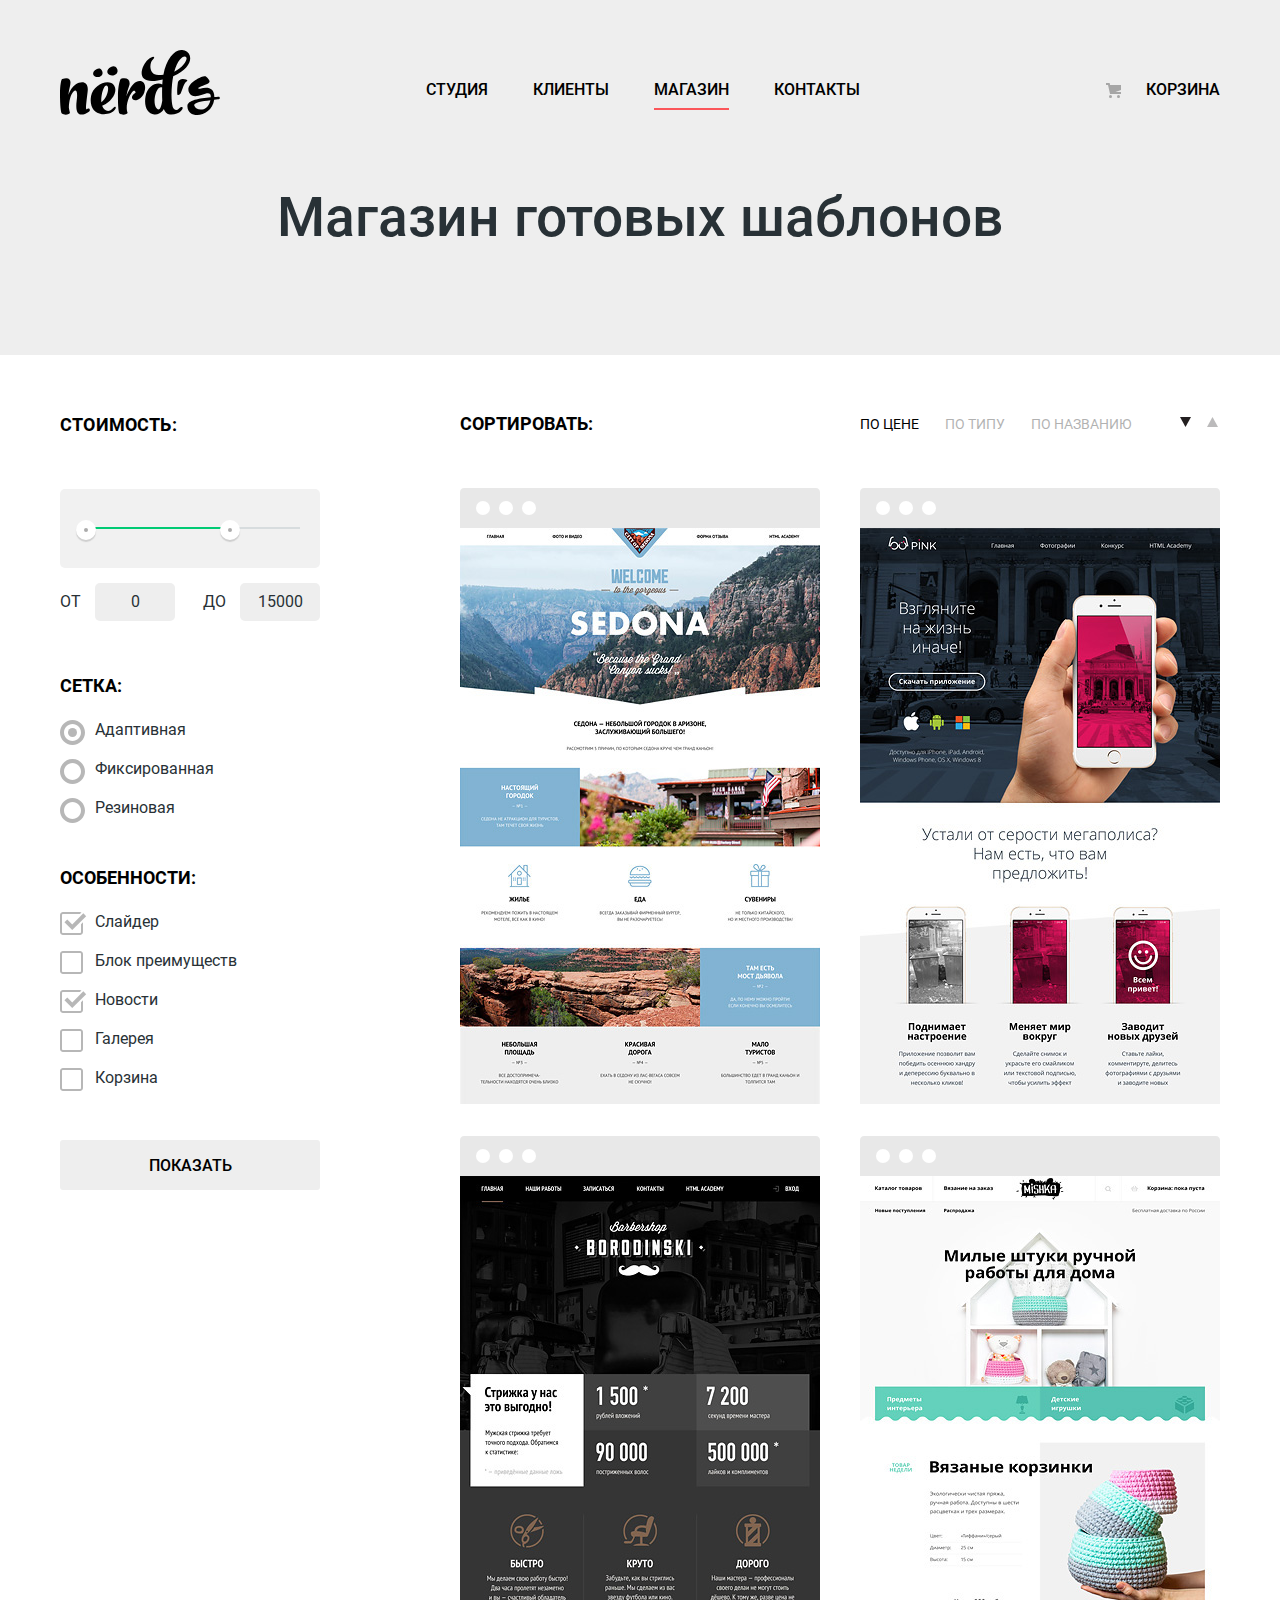
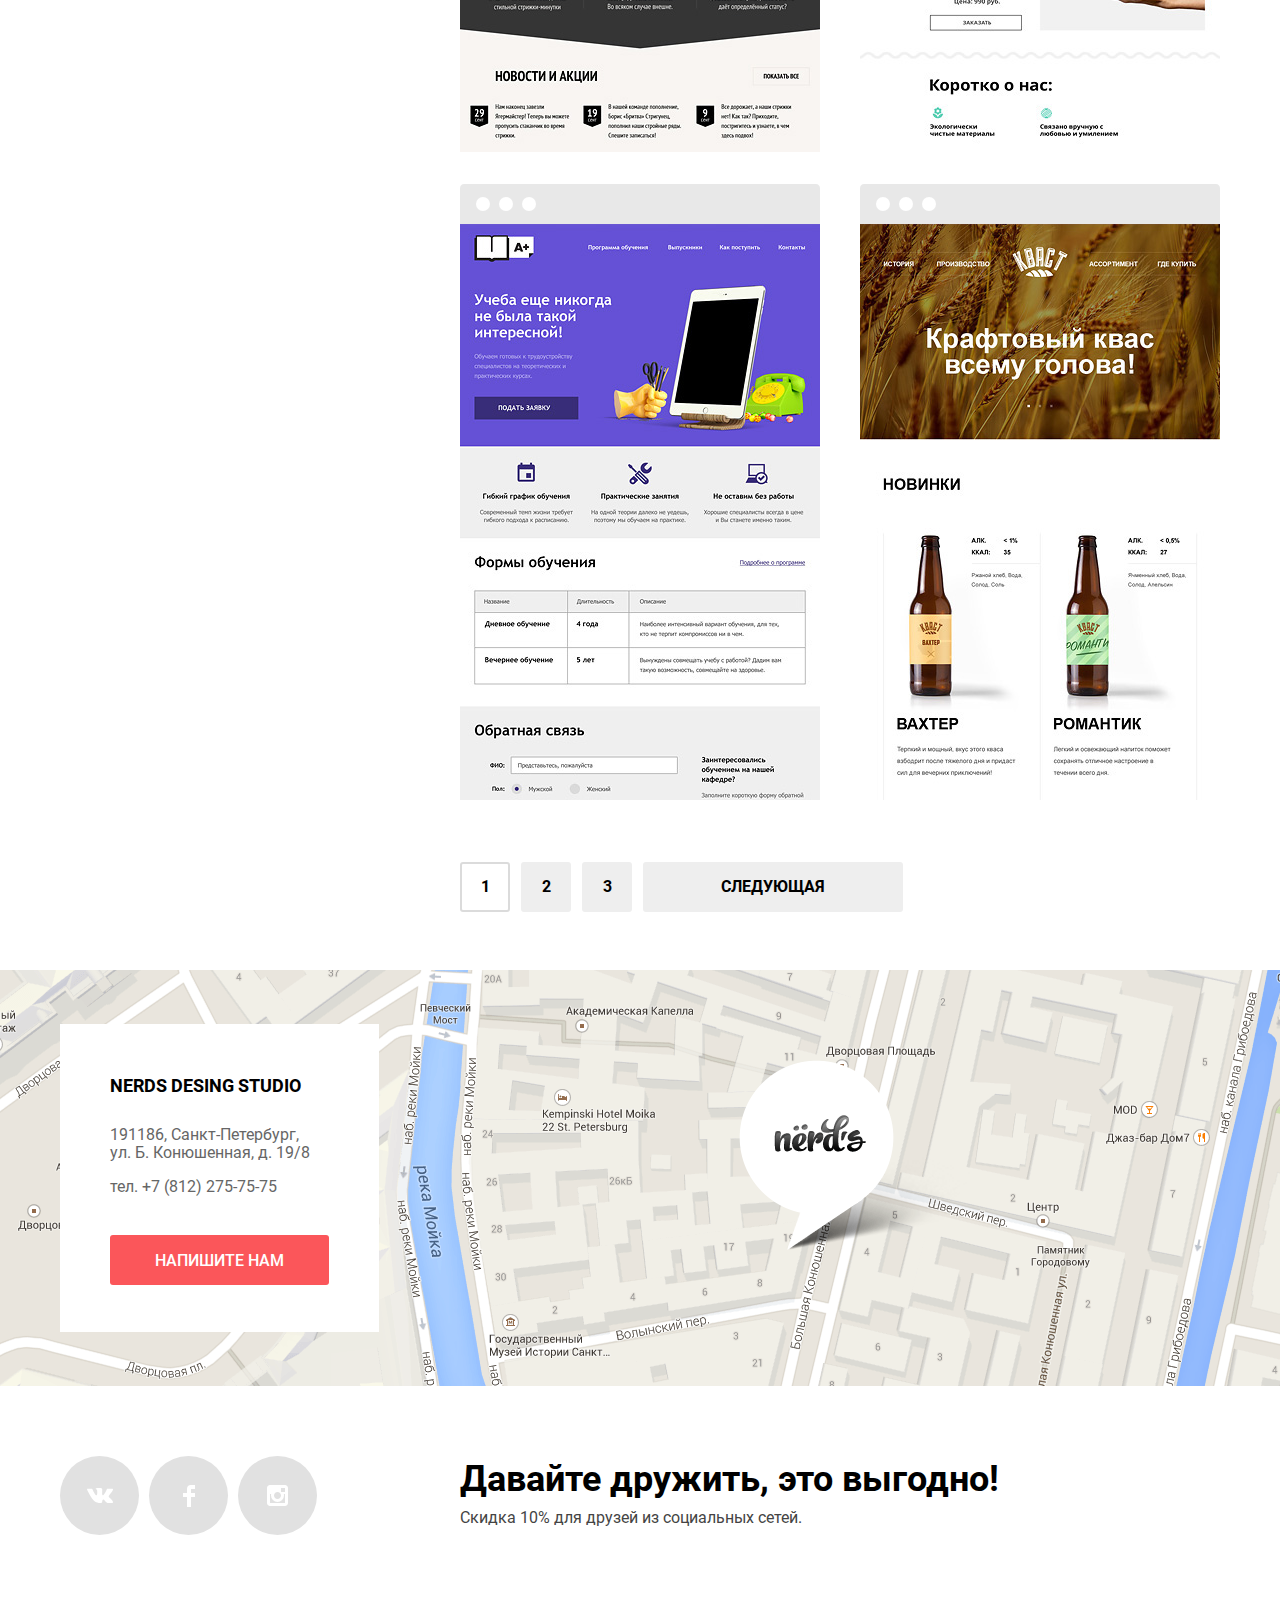
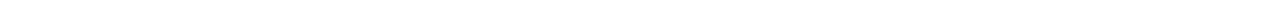
==== commit 9323f110: "Личный проект: завершаем вёрстку" ====
--- a/catalog.html
+++ b/catalog.html
@@ -10,237 +10,233 @@
 
 <body>
   <header class="header">
-    <div class="container">
-      <nav class="nav">
-        <a class="logo" href="index.html"><img class="logo__img" src="img/nerds-logo.svg" width="160" height="65"
-            alt="Логотип дизайн-студии Нёрдс"></a>
-        <ul class="nav__list">
-          <li class="nav__item"><a class="nav__link" href="index.html">Студия</a></li>
-          <li class="nav__item"><a class="nav__link" href="">Клиенты</a></li>
-          <li class="nav__item"><a class="nav__link nav__link--active">Магазин</a></li>
-          <li class="nav__item"><a class="nav__link" href="">Контакты</a></li>
-        </ul>
-        <ul class="backet">
-          <li class="backet__item"><a class="backet__link" href="">Корзина</a></li>
-        </ul>
-      </nav>
-    </div>
+    <nav class="nav container">
+      <a class="logo" href="index.html">
+        <img class="logo__img" src="img/nerds-logo.svg" width="160" height="65" alt="Логотип дизайн-студии Нёрдс"></a>
+      <ul class="nav__list">
+        <li class="nav__item"><a class="nav__link" href="index.html">Студия</a></li>
+        <li class="nav__item"><a class="nav__link" href="">Клиенты</a></li>
+        <li class="nav__item"><a class="nav__link">Магазин</a></li>
+        <li class="nav__item"><a class="nav__link" href="">Контакты</a></li>
+      </ul>
+      <ul class="backet">
+        <li class="backet__item"><a class="backet__link" href="">Корзина</a></li>
+      </ul>
+    </nav>
   </header>
   <main>
-    <div class="page-header">
-      <h2 class="page-header__title">Магазин готовых шаблонов</h2>
-    </div>
-    <div class="products">
-      <div class="container">
-        <form class="filters" action="https://echo.htmlacademy.ru" method="POST">
-          <fieldset class="filters__group">
-            <legend class="filters__title">Стоимость:</legend>
-            <div class="range-filter">
-              <div class="range-controls">
-                <div class="scale">
-                  <div class="bar"></div>
-                </div>
-                <div class="toggle toggle--min"></div>
-                <div class="toggle toggle--max"></div>
+    <header class="page-header">
+      <h2 class="page-header__title container">Магазин готовых шаблонов</h2>
+    </header>
+    <div class="products container">
+      <form class="filters" action="https://echo.htmlacademy.ru" method="POST">
+        <fieldset class="filters__group">
+          <legend class="filters__title">Стоимость:</legend>
+          <div class="range-filters">
+            <div class="range-controls">
+              <div class="scale">
+                <div class="bar"></div>
               </div>
-              <div class="price-controls">
-                <label class="min-price">от <input type="text" name="min-price" value="0"></label>
-                <label class="max-price">до <input type="text" name="max-price" value="15000"></label>
-              </div>
-            </div>
-          </fieldset>
-          <fieldset class="filters__group">
-            <legend class="filters__title">Сетка:</legend>
-            <ul class="filters__group-list">
-              <li class="filters__group-item">
-                <input class="visually-hidden checked__input" type="radio" name="product-group" value="Adaptive"
-                  id="filter-adaptive" checked>
-                <label class="checked__label checked__label--radio" for="filter-adaptive">Адаптивная</label>
-              </li>
-              <li class="filters__group-item">
-                <input class="visually-hidden  checked__input" type="radio" name="product-group" value="Fixed"
-                  id="filter-fixed">
-                <label class="checked__label checked__label--radio" for="filter-fixed">Фиксированная</label>
-              </li>
-              <li class="filters__group-item">
-                <input class="visually-hidden  checked__input" type="radio" name="product-group" value="Rubber"
-                  id="filter-rubber">
-                <label class="checked__label checked__label--radio" for="filter-rubber">Резиновая</label>
-              </li>
-            </ul>
-          </fieldset>
-          <fieldset class="filters__group">
-            <legend class="filters__title">Особенности:</legend>
-            <ul class="filters__group-list">
-              <li class="filters__group-item">
-                <input class="visually-hidden checked__input" type="checkbox" name="features" value="Slider"
-                  id="filter-slider" checked>
-                <label class="checked__label checked__label--checkbox" for="filter-slider">Слайдер</label>
-              </li>
-              <li class="filters__group-item">
-                <input class="visually-hidden checked__input" type="checkbox" name="features" value="Benefits-block"
-                  id="filter-benefits-block">
-                <label class="checked__label checked__label--checkbox" for="filter-benefits-block">Блок
-                  преимуществ</label>
-              </li>
-              <li class="filters__group-item">
-                <input class="visually-hidden checked__input" type="checkbox" name="features" value="News"
-                  id="filter-news" checked>
-                <label class="checked__label checked__label--checkbox" for="filter-news">Новости</label>
-              </li>
-              <li class="filters__group-item">
-                <input class="visually-hidden checked__input" type="checkbox" name="gallery" value="Gallery"
-                  id="filter-gallery">
-                <label class="checked__label checked__label--checkbox" for="filter-gallery">Галерея</label>
-              </li>
-              <li class="filters__group-item">
-                <input class="visually-hidden checked__input" type="checkbox" name="features" value="Basket"
-                  id="filter-basket">
-                <label class="checked__label checked__label--checkbox" for="filter-basket">Корзина</label>
-              </li>
-            </ul>
-          </fieldset>
-          <button class="button filters__button" type="submit">Показать</button>
-        </form>
-        <div class="products__wrapper">
-          <div class="sorting">
-            <p class="sorting__title">Сортировать:</p>
-            <ul class="sorting__list" aria-label="Сортировка по признаку">
-              <li class="sorting__item"><a class="sorting__link" href="">По цене</a></li>
-              <li class="sorting__item"><a class="sorting__link" href="">По типу</a></li>
-              <li class="sorting__item"><a class="sorting__link" href="">По названию</a></li>
-            </ul>
-            <ul class="sorting__order-list" aria-label="Направление сортировки">
-              <li class="sorting__order-item"><a class="sorting__order-link sorting__order-link--descending"
-                  href=""></a>
-              </li>
-              <li class="sorting__order-item"><a class="sorting__order-link sorting__order-link--ascending" href=""></a>
-              </li>
-            </ul>
+              <div class="toggle toggle--min"></div>
+              <div class="toggle toggle--max"></div>
+            </div>
+            <div class="price-controls">
+              <label class="min-price">от <input type="text" name="min-price" value="0"></label>
+              <label class="max-price">до <input type="text" name="max-price" value="15000"></label>
+            </div>
           </div>
-          <ul class="products__list">
-            <li class="product products__item">
-              <img class="product__img" src="img/img-sedona.jpg" width="360" height="576" alt="">
-              <div class="product__cart">
-                <a class="product__link" href="">
-                  <h3 class="product__title">Sedona</h3>
-                </a>
-                <p class="product__desc">Информационный сайт для туристов</p>
-                <a class="button product__price" href="">9 900 руб.</a>
-              </div>
-            </li>
-            <li class="product products__item">
-              <img class="product__img" src="img/img-pink.jpg" width="360" height="576" alt="">
-              <div class="product__cart">
-                <a class="product__link" href="">
-                  <h3 class="product__title">Pink App</h3>
-                </a>
-                <p class="product__desc">Продуктовый лендинг приложения для iOS и Android</p>
-                <a class="button product__price" href="">9 900 руб.</a>
-              </div>
-            </li>
-            <li class="product products__item">
-              <img class="product__img" src="img/img-barbershop.jpg" width="360" height="576" alt="">
-              <div class="product__cart">
-                <a class="product__link" href="">
-                  <h3 class="product__title">Barbershop</h3>
-                </a>
-                <p class="product__desc">Сайт салона красоты. Для мужчин, да.</p>
-                <a class="button product__price" href="">9 900 руб.</a>
-              </div>
-            </li>
-            <li class="product products__item">
-              <img class="product__img" src="img/img-mishka.jpg" width="360" height="576" alt="">
-              <div class="product__cart">
-                <a class="product__link" href="">
-                  <h3 class="product__title">Mishka</h3>
-                </a>
-                <p class="product__desc">Интернет-магазин вязаных игрушек</p>
-                <a class="button product__price" href="">9 900 руб.</a>
-              </div>
-            </li>
-            <li class="product products__item">
-              <img class="product__img" src="img/img-aplus.jpg" width="360" height="576" alt="">
-              <div class="product__cart">
-                <a class="product__link" href="">
-                  <h3 class="product__title">A Plus</h3>
-                </a>
-                <p class="product__desc">Лендинг курсов повышения квалификации</p>
-                <a class="button product__price" href="">9 900 руб.</a>
-              </div>
-            </li>
-            <li class="product products__item">
-              <img class="product__img" src="img/img-kvast.jpg" width="360" height="576" alt="">
-              <div class="product__cart">
-                <a class="product__link" href="">
-                  <h3 class="product__title">Кваст</h3>
-                </a>
-                <p class="product__desc">Промо-сайт производителя крафтового кваса</p>
-                <a class="button product__price" href="">9 900 руб.</a>
-              </div>
-            </li>
-          </ul>
-          <ul class="pagination pagination__list">
-            <li class="pagination__item"><a href="" class="pagination__link pagination__link--active">1</a></li>
-            <li class="pagination__item"><a href="" class="pagination__link">2</a></li>
-            <li class="pagination__item"><a href="" class="pagination__link">3</a></li>
-            <li class="pagination__item"><a href="" class="pagination__link pagination__link--next">Следующая</a></li>
+        </fieldset>
+        <fieldset class="filters__group">
+          <legend class="filters__title">Сетка:</legend>
+          <ul class="filters__group-list">
+            <li class="filters__group-item">
+              <input class="checked checked__input visually-hidden" type="radio" name="product-group" value="Adaptive"
+                id="filters-adaptive" checked>
+              <label class="checked checked__label checked__label--radio" for="filters-adaptive">Адаптивная</label>
+            </li>
+            <li class="filters__group-item">
+              <input class="checked checked__input visually-hidden" type="radio" name="product-group" value="Fixed"
+                id="filters-fixed">
+              <label class="checked checked__label checked__label--radio" for="filters-fixed">Фиксированная</label>
+            </li>
+            <li class="filters__group-item">
+              <input class="checked checked__input visually-hidden" type="radio" name="product-group" value="Rubber"
+                id="filters-rubber">
+              <label class="checked checked__label checked__label--radio" for="filters-rubber">Резиновая</label>
+            </li>
+          </ul>
+        </fieldset>
+        <fieldset class="filters__group">
+          <legend class="filters__title">Особенности:</legend>
+          <ul class="filters__group-list">
+            <li class="filters__group-item">
+              <input class="checked checked__input visually-hidden" type="checkbox" name="features" value="Slider"
+                id="filters-slider" checked>
+              <label class="checked checked__label checked__label--checkbox" for="filters-slider">Слайдер</label>
+            </li>
+            <li class="filters__group-item">
+              <input class="checked checked__input visually-hidden" type="checkbox" name="features"
+                value="Benefits-block" id="filters-benefits-block">
+              <label class="checked checked__label checked__label--checkbox" for="filters-benefits-block">Блок
+                преимуществ</label>
+            </li>
+            <li class="filters__group-item">
+              <input class="checked checked__input visually-hidden" type="checkbox" name="features" value="News"
+                id="filters-news" checked>
+              <label class="checked checked__label checked__label--checkbox" for="filters-news">Новости</label>
+            </li>
+            <li class="filters__group-item">
+              <input class="checked checked__input visually-hidden" type="checkbox" name="gallery" value="Gallery"
+                id="filters-gallery">
+              <label class="checked checked__label checked__label--checkbox" for="filters-gallery">Галерея</label>
+            </li>
+            <li class="filters__group-item">
+              <input class="checked checked__input visually-hidden" type="checkbox" name="features" value="Basket"
+                id="filters-basket">
+              <label class="checked checked__label checked__label--checkbox" for="filters-basket">Корзина</label>
+            </li>
+          </ul>
+        </fieldset>
+        <button class="filters__button button" type="submit">Показать</button>
+      </form>
+      <div class="products__wrapper">
+        <div class="sorting">
+          <p class="sorting__title">Сортировать:</p>
+          <ul class="sorting__list" aria-label="Сортировка по признаку">
+            <li class="sorting__item"><a class="sorting__link">По цене</a></li>
+            <li class="sorting__item"><a class="sorting__link" href="">По типу</a></li>
+            <li class="sorting__item"><a class="sorting__link" href="">По названию</a></li>
+          </ul>
+          <ul class="sorting__order-list" aria-label="Направление сортировки">
+            <li class="sorting__order-item"><a class="sorting__order-link sorting__order-link--descending"></a>
+            </li>
+            <li class="sorting__order-item"><a class="sorting__order-link sorting__order-link--ascending" href=""></a>
+            </li>
           </ul>
         </div>
+        <ul class="products__list">
+          <li class="product products__item">
+            <img class="product__img" src="img/img-sedona.jpg" width="360" height="576" alt="">
+            <div class="product__cart">
+              <a class="product__link" href="">
+                <h3 class="product__title">Sedona</h3>
+              </a>
+              <p class="product__desc">Информационный сайт<br> для туристов</p>
+              <a class="product__price button" href="">9 900 руб.</a>
+            </div>
+          </li>
+          <li class="product products__item">
+            <img class="product__img" src="img/img-pink.jpg" width="360" height="576" alt="">
+            <div class="product__cart">
+              <a class="product__link" href="">
+                <h3 class="product__title">Pink App</h3>
+              </a>
+              <p class="product__desc">Продуктовый лендинг приложения для iOS и Android</p>
+              <a class="product__price button" href="">9 900 руб.</a>
+            </div>
+          </li>
+          <li class="product products__item">
+            <img class="product__img" src="img/img-barbershop.jpg" width="360" height="576" alt="">
+            <div class="product__cart">
+              <a class="product__link" href="">
+                <h3 class="product__title">Barbershop</h3>
+              </a>
+              <p class="product__desc">Сайт салона красоты.<br> Для мужчин, да.</p>
+              <a class="product__price button" href="">9 900 руб.</a>
+            </div>
+          </li>
+          <li class="product products__item">
+            <img class="product__img" src="img/img-mishka.jpg" width="360" height="576" alt="">
+            <div class="product__cart">
+              <a class="product__link" href="">
+                <h3 class="product__title">Mishka</h3>
+              </a>
+              <p class="product__desc">Интернет-магазин вязаных игрушек</p>
+              <a class="product__price button" href="">9 900 руб.</a>
+            </div>
+          </li>
+          <li class="product products__item">
+            <img class="product__img" src="img/img-aplus.jpg" width="360" height="576" alt="">
+            <div class="product__cart">
+              <a class="product__link" href="">
+                <h3 class="product__title">A Plus</h3>
+              </a>
+              <p class="product__desc">Лендинг курсов повышения квалификации</p>
+              <a class="product__price button" href="">9 900 руб.</a>
+            </div>
+          </li>
+          <li class="product products__item">
+            <img class="product__img" src="img/img-kvast.jpg" width="360" height="576" alt="">
+            <div class="product__cart">
+              <a class="product__link" href="">
+                <h3 class="product__title">Кваст</h3>
+              </a>
+              <p class="product__desc">Промо-сайт производителя крафтового кваса</p>
+              <a class="product__price button" href="">9 900 руб.</a>
+            </div>
+          </li>
+        </ul>
+        <ul class="pagination pagination__list">
+          <li class="pagination__item"><a href="" class="pagination__link pagination__link--active">1</a></li>
+          <li class="pagination__item"><a href="" class="pagination__link">2</a></li>
+          <li class="pagination__item"><a href="" class="pagination__link">3</a></li>
+          <li class="pagination__item"><a href="" class="pagination__link pagination__link--next">Следующая</a></li>
+        </ul>
       </div>
     </div>
   </main>
   <footer class="footer">
     <section class="contacts">
-      <div class="container">
-        <div class="contacts__wrapper">
-          <div class="contacts__content">
-            <h1 class="contacts__title">Nerds desing studio</h1>
-            <p class="contacts__address">191186, Санкт-Петербург,<br> ул. Б. Конюшенная, д. 19/8</p>
-            <a class="contacts__tel" href="tel:7812275-75-75">тел. +7 (812) 275-75-75</a>
-            <a class="button contacts__button" href="">Напишите нам</a>
-          </div>
+      <h2 class="visually-hidden">Наши контакты</h2>
+      <div class="contacts__wrapper container">
+        <div class="contacts__content">
+          <h1 class="contacts__title">Nerds desing studio</h1>
+          <p class="contacts__address">191186, Санкт-Петербург,<br> ул. Б. Конюшенная, д. 19/8</p>
+          <a class="contacts__tel" href="tel:7812275-75-75">тел. +7 (812) 275-75-75</a>
+          <a class="contacts__button button" href="">Напишите нам</a>
         </div>
       </div>
     </section>
-    <section class="social">
-      <div class="container">
-        <h2 class="visually-hidden">Мы в социальных сетях</h2>
-        <ul class="social__list">
-          <li class="social__item"><a class="social__link social__link--vk" href="" aria-label="Мы в Вконтакте"></a>
-          </li>
-          <li class="social__item"><a class="social__link social__link--fb" href="" aria-label="Мы в Фейсбук"></a>
-          </li>
-          <li class="social__item"><a class="social__link social__link--insta" href="" aria-label="Мы в Инстаграм"></a>
-          </li>
-        </ul>
-        <p class="social__title">
-          <span class="social__slogan">Давайте дружить, это выгодно!</span>
-          <span class="social__desc">Скидка 10% для друзей из социальных сетей.</span>
-        </p>
-      </div>
+    <section class="social container">
+      <h2 class="visually-hidden">Мы в социальных сетях</h2>
+      <ul class="social__list">
+        <li class="social__item">
+          <a class="social__link social__link--vk" href="" aria-label="Мы в Вконтакте"></a>
+        </li>
+        <li class="social__item">
+          <a class="social__link social__link--fb" href="" aria-label="Мы в Фейсбук"></a>
+        </li>
+        <li class="social__item">
+          <a class="social__link social__link--insta" href="" aria-label="Мы в Инстаграм"></a>
+        </li>
+      </ul>
+      <p class="social__title">
+        <span class="social__slogan">Давайте дружить, это выгодно!</span>
+        <span class="social__desc">Скидка 10% для друзей из социальных сетей.</span>
+      </p>
     </section>
   </footer>
   <section class="modal modal__message hidden">
     <form class="modal__form" action="https://echo.htmlacademy.ru" method="POST">
       <h2 class="modal__title">Напишите нам</h2>
       <p>
-        <label class="form__label" for="user-name">Ваше имя:</label>
-        <input class="form__input" id="user-name" type="text" name="name" placeholder="Имя Фамилия">
+        <label class="form form__label" for="user-name">Ваше имя:</label>
+        <input class="form form__input" id="user-name" type="text" name="name" placeholder="Имя Фамилия">
       </p>
       <p>
-        <label class="form__label" for="user-email">Ваш e-mail:</label>
-        <input class="form__input" id="user-email" type="email" name="email" placeholder="email@example.com">
+        <label class="form form__label" for="user-email">Ваш e-mail:</label>
+        <input class="form form__input" id="user-email" type="email" name="email" placeholder="email@example.com">
       </p>
       <p>
-        <label class="form__label" for="user-message">Текст письма:</label>
-        <textarea class="form__textarea" id="user-message" name="message" cols="30" rows="5"
+        <label class="form form__label" for="user-message">Текст письма:</label>
+        <textarea class="form form__textarea" id="user-message" name="message" cols="30" rows="5"
           placeholder="В свободной форме"></textarea>
       </p>
       <button class="button modal__submit" type="submit">Отправить</button>
       <button class="modal__close" type="button"><span class="visually-hidden">Закрыть</span></button>
     </form>
   </section>
+  <script src="js/popup.js"></script>
 </body>
 
 </html>
--- a/css/style.css
+++ b/css/style.css
@@ -1,26 +1,26 @@
 @font-face {
-  font-family: 'Roboto';
+  font-family: "Roboto";
   src:
-    url(/fonts/roboto.woff) format(woff),
-    url(/fonts/roboto.woff2) format(woff2);
-  font-weight: normal;
+    url("../fonts/roboto.woff2") format("woff2"),
+    url("../fonts/roboto.woff") format("woff");
+  font-weight: 400;
   font-style: normal;
 }
 
 @font-face {
-  font-family: 'Roboto';
+  font-family: "Roboto";
   src:
-    url(/fonts/robotobold.woff) format(woff),
-    url(/fonts/robotobold.woff2) format(woff2);
-  font-weight: bold;
+    url("../fonts/robotobold.woff2") format("woff2"),
+    url("../fonts/robotobold.woff") format("woff");
+  font-weight: 700;
   font-style: normal;
 }
 
 @font-face {
-  font-family: 'Roboto';
+  font-family: "Roboto";
   src:
-    url(/fonts/robotomedium.woff) format(woff),
-    url(/fonts/robotomedium.woff2) format(woff2);
+    url("../fonts/robotomedium.woff2") format("woff2"),
+    url("../fonts/robotomedium.woff") format("woff");
   font-weight: 500;
   font-style: normal;
 }
@@ -29,10 +29,10 @@
   margin: 0;
   padding: 0;
 
-  font-family: 'Roboto', 'Arial', sans-serif;
+  font-family: "Roboto", "Arial", sans-serif;
   font-size: 16px;
   line-height: 24px;
-  font-weight: normal;
+  font-weight: 400;
   color: #283136;
 }
 
@@ -46,9 +46,18 @@
   color: inherit;
 }
 
+.container {
+  width: 1160px;
+  margin: 0 auto;
+  padding: 0 20px;
+}
+
 .button {
   display: inline-block;
-
+  padding: 17px 20px 15px;
+
+  line-height: 18px;
+  font-weight: 500;
   text-align: center;
   vertical-align: middle;
   text-transform: uppercase;
@@ -61,7 +70,8 @@
 }
 
 
-.button:hover {
+.button:hover,
+.button:focus {
   background-color: #e74246;
 }
 
@@ -69,15 +79,17 @@
   color: rgba(255, 255, 255, 0.3);
 
   background-color: #d7373b;
+  box-shadow: inset 0 3px 0 0 rgba(0, 1, 1, 0.1);
 }
 
 .header {
+  padding: 50px 0 0;
+
   background-color: #eeeeee;
 }
 
 .nav {
   display: flex;
-  padding-top: 50px;
 
   line-height: 30px;
   font-weight: 500;
@@ -86,12 +98,17 @@
 }
 
 .logo {
+  margin: 0 auto 0 0;
+}
+
+.logo__img {
+  display: block;
   width: 160px;
   height: 65px;
-  margin-right: auto;
-}
-
-.logo__img:hover {
+}
+
+.logo__img:hover,
+.logo__img:focus {
   filter: opacity(0.8);
 }
 
@@ -101,529 +118,536 @@
 
 .nav__list {
   display: flex;
+  flex-wrap: wrap;
   justify-content: center;
-  flex-wrap: wrap;
   width: 600px;
   margin: 0;
-  padding: 0;
-  padding-top: 25px;
+  padding: 25px 0 0;
 
   list-style: none;
 }
 
 .nav__link {
+  position: relative;
+
   display: block;
-  margin-left: 45px;
-  padding-bottom: 3px;
-}
-
-.nav__link:hover {
+  margin: 0 0 10px 45px;
+}
+
+.nav__link:hover,
+.nav__link:focus {
   color: #fb565a;
 }
 
 .nav__link:active {
   color: inherit;
 
-  border-bottom: 2px solid #fb565a;
-
   opacity: 0.3;
 }
 
-.nav__link--active {
-  border-bottom: 2px solid #fb565a;
+.nav__link:not([href])::after {
+  position: absolute;
+  content: "";
+  bottom: -5px;
+  left: 0;
+
+  width: 100%;
+  height: 2px;
+
+  background-color: #fb565a;
 }
 
 .backet {
   display: flex;
+  flex-wrap: wrap;
   justify-content: flex-end;
-  flex-wrap: wrap;
   width: 300px;
   margin: 0;
-  padding: 0;
-  padding-top: 25px;
+  padding: 25px 0 0;
 
   list-style: none;
 }
 
 .backet__link {
   position: relative;
+
   display: block;
-  padding-left: 45px;
+  margin: 0 0 10px 45px;
+  padding: 0 0 0 45px;
 }
 
 .backet__link::before {
   position: absolute;
+  content: "";
   top: 8px;
   left: 5px;
+
   width: 15px;
   height: 15px;
 
-  content: "";
-
   background-image: url(../img/cart-icon.svg);
   background-repeat: no-repeat;
   background-position: 0 0;
 }
 
-.backet__link:hover {
+.backet__link:hover,
+.backet__link:focus {
   color: #fb565a;
 }
 
 .backet__link:active {
   color: inherit;
 
-  border-bottom: 2px solid #fb565a;
-
   opacity: 0.3;
 }
 
+.slider {
+  background-color: #eeeeee;
+}
+
+.slider__wrapper {
+  position: relative;
+
+  height: 430px;
+}
+
+.slider__list {
+  margin: 0;
+  padding: 0;
+
+  list-style: none;
+}
+
+.slider__item {
+  display: none;
+  width: 100%;
+  height: 430px;
+  padding: 75px 640px 80px 0;
+
+  background-repeat: no-repeat;
+  background-position: right 30px bottom 0;
+
+  box-sizing: border-box;
+}
+
+.slider__item:nth-child(1) {
+  background-image: url(../img/slide-1.png);
+  background-size: 698px 413px;
+}
+
+.slider__item:nth-child(2) {
+  background-image: url(../img/slide-2.png);
+  background-size: 663px 430px;
+}
+
+.slider__item:nth-child(3) {
+  background-image: url(../img/slide-3.png);
+  background-size: 759px 411px;
+}
+
+.slider__title {
+  margin: 0 0 25px;
+
+  font-size: 55px;
+  line-height: 55px;
+  font-weight: 500;
+  color: #000000;
+}
+
+.slider__desc {
+  margin: 0 0 42px;
+}
+
+.slider__button {
+  width: 240px;
+  height: 50px;
+}
+
+.slider__controls {
+  position: absolute;
+  bottom: 96px;
+  left: 556px;
+
+  display: flex;
+  flex-wrap: wrap;
+  margin: 0;
+  padding: 0;
+
+  list-style: none;
+}
+
+.slider__control-button {
+  position: relative;
+
+  width: 18px;
+  height: 18px;
+  margin: 0 17px 0 0;
+
+  background-color: #ffffff;
+  border: 0;
+  border-radius: 50%;
+
+  cursor: pointer;
+}
+
+.slider__control-button--active::before {
+  position: absolute;
+  content: "";
+  top: 5px;
+  left: 5px;
+
+  width: 4px;
+  height: 4px;
+
+  border: 2px solid #c1c1c1;
+  border-radius: 50%;
+}
+
+.slider__control-button.slider__control-button--active {
+  cursor: default;
+}
+
+.services__list {
+  display: flex;
+  flex-wrap: wrap;
+  margin: 80px 0 40px;
+  padding: 0;
+
+  list-style: none;
+
+  border-bottom: 2px solid #eeeeee;
+}
+
+.services__item {
+  position: relative;
+
+  width: 260px;
+  margin: 0 100px 80px 0;
+  padding: 170px 40px 0 0;
+}
+
+.services__item:nth-child(3n) {
+  margin: 0 60px 80px 0;
+}
+
+.services__item::before {
+  position: absolute;
+  content: "";
+  top: 0;
+  left: 0;
+
+  width: 300px;
+  height: 146px;
+}
+
+.services__item:nth-child(1)::before {
+  background-color: #fb565a;
+  background-image: url(../img/promo-1.jpg);
+  background-repeat: no-repeat;
+  background-position: 0 0;
+}
+
+.services__item:nth-child(2)::before {
+  background-color: #00ca74;
+  background-image: url(../img/promo-2.jpg);
+  background-repeat: no-repeat;
+  background-position: 0 0;
+}
+
+.services__item:nth-child(3)::before {
+  background-color: #efc849;
+  background-image: url(../img/promo-3.jpg);
+  background-repeat: no-repeat;
+  background-position: 0 0;
+}
+
+.services__title {
+  margin: 0 0 15px;
+  padding: 0;
+
+  font-size: 24px;
+  line-height: 30px;
+  font-weight: 700;
+  text-transform: uppercase;
+  color: #000000;
+}
+
+.services__desc {
+  margin: 0 0 34px;
+}
+
+.services__button {
+  width: 160px;
+  height: 50px;
+}
+
+.services__button--green {
+  background-color: #00ca74;
+}
+
+.services__button--green:hover,
+.services__button--green:focus {
+  background-color: #00bc6c;
+}
+
+.services__button--green:active {
+  background-color: #00aa62;
+}
+
+.services__button--yellow {
+  background-color: #efc84a;
+}
+
+.services__button--yellow:hover,
+.services__button--yellow:focus {
+  background-color: #eab534;
+}
+
+.services__button--yellow:active {
+  background-color: #e5a722;
+}
+
+.about {
+  display: flex;
+  justify-content: space-between;
+}
+
+.about__col-left {
+  width: 660px;
+  margin: 0 auto 0 0;
+}
+
+.about__title {
+  margin: 32px 0;
+
+  font-size: 45px;
+  line-height: 45px;
+  font-weight: 500;
+  color: #000000;
+}
+
+.about__desc {
+  margin: 0 0 40px;
+}
+
+.about__services {
+  font-weight: 700;
+  text-transform: uppercase;
+  color: #000000;
+}
+
+.about__services-list {
+  margin: 0;
+  padding: 0;
+
+  list-style: none;
+}
+
+.about__services-item {
+  position: relative;
+
+  padding: 10px 0 14px 35px;
+}
+
+.about__services-item::before {
+  position: absolute;
+  content: "";
+  top: 21px;
+  left: 1px;
+
+  width: 25px;
+  height: 2px;
+
+  background-color: #fb565a;
+}
+
+.about__col-right {
+  width: 360px;
+  margin: 0;
+}
+
+.about__img {
+  display: block;
+  width: 360px;
+  height: 208px;
+  margin: 0 0 35px;
+}
+
+.table {
+  border-collapse: collapse;
+  border-spacing: 0;
+}
+
+.table__caption {
+  margin: 0 0 60px;
+
+  font-weight: 700;
+  text-align: center;
+  text-transform: uppercase;
+  color: #000000;
+}
+
+.table__th  {
+  width: 33.3%;
+  padding: 0 0 35px;
+
+  font-size: 45px;
+  line-height: 10px;
+  font-weight: 700;
+  text-align: left;
+  color: #000000;
+}
+
+.table__th sup {
+  font-size: 65%;
+}
+
+.table__td {
+  width: 33.3%;
+  padding: 0;
+
+  line-height: 18px;
+  text-align: left;
+}
+
+.partners__list {
+  display: flex;
+  flex-wrap: wrap;
+  justify-content: space-between;
+  margin: 59px 0 80px;
+  padding: 46px 0 0;
+
+  list-style: none;
+
+  border-top: 2px solid #eeeeee;
+  border-bottom: 2px solid #eeeeee;
+}
+
+.partners__item {
+  position: relative;
+
+  display: flex;
+  justify-content: center;
+  align-items: center;
+  width: 260px;
+  padding: 0 0 37px;
+}
+
+.partners__item::after {
+  position: absolute;
+  content: "";
+  top: 20px;
+  right: -20px;
+
+  width: 2px;
+  height: 52px;
+
+  background-color: #eeeeee;
+}
+
+.partners__item:nth-child(4n)::after {
+  content: none;
+}
+
+.partners__img {
+  opacity: 0.2;
+}
+
+.partners__img:hover,
+.partners__img:focus {
+  opacity: 1;
+}
+
+.partners__img:active {
+  opacity: 0.1;
+}
+
+.page-header {
+  margin: 0;
+  padding: 75px 0 110px;
+
+  background-color: #eeeeee;
+}
+
 .page-header__title {
-  margin: 0;
-  margin-bottom: 50px;
-  padding-top: 75px;
-  padding-bottom: 110px;
-
   font-size: 55px;
   line-height: 55px;
   font-weight: 500;
   text-align: center;
-
-  background-color: #eeeeee;
-}
-
-.slider {
-  background-color: #eeeeee;
-}
-.slider__wrapper {
+}
+
+.products {
+  display: flex;
+  justify-content: space-between;
+}
+
+.filters {
+  width: 260px;
+  margin: 50px 140px 0 0;
+}
+
+.filters__group {
+  margin: 0 0 40px 0;
+  padding: 0;
+
+  border: none;
+}
+
+.filters__group:first-child {
+  margin: 0 0 45px 0;
+}
+
+.range-filters {
+  width: 260px;
+  margin: 49px 0 0;
+}
+
+.filters__title {
+  padding: 5px 0 0;
+
+  font-size: 18px;
+  line-height: 30px;
+  font-weight: 700;
+  text-transform: uppercase;
+  color: #000000;
+}
+
+.filters__group:first-child .filters__title {
+  letter-spacing: 0.18px;
+}
+
+.range-controls {
   position: relative;
-  min-height: 430px;
-}
-
-.slider__list {
-  margin: 0;
-  padding: 0;
-
-  list-style: none;
-}
-
-.slider__item {
-  position: absolute;
-  width: 100%;
-  min-height: 430px;
-  display: none;
-
-  background-repeat: no-repeat;
-  background-position: 93% 100%;
-}
-
-.slider__item:nth-child(1) {
-  background-image: url(../img/slide-1.png);
-}
-
-.slider__item:nth-child(2) {
-  background-image: url(../img/slide-2.png);
-}
-
-.slider__item:nth-child(3) {
-  background-image: url(../img/slide-3.png);
-}
-
-.slider__item--active {
-  display: block;
-}
-.slider__title {
-  margin-top: 75px;
-  margin-bottom: 25px;
-
-  font-size: 55px;
-  line-height: 55px;
-  font-weight: 500;
-  color: #000000;
-}
-
-.slider__desc {
-  margin-bottom: 42px;
-}
-
-.slider__button {
-  width: 240px;
-  height: 50px;
-  padding-top: 16px;
-
-  font-weight: 500;
-  line-height: 18px;
-}
-
-.slider__controls {
-  margin: 0;
-  padding: 0;
-
-  list-style: none;
-}
-
-.slider__control-item {
-  position: absolute;
-  bottom: 96px;
-
-  width: 18px;
-  height: 18px;
-
-  background-color: #ffffff;
-  border-radius: 50%;
-}
-
-.slider__control-item:nth-child(1) {
-  right: 605px;
-}
-
-.slider__control-item:nth-child(2) {
-  right: 570px;
-}
-
-.slider__control-item:nth-child(3) {
-  right: 535px;
-}
-
-.slider__control-item--active {
-  width: 8px;
-  height: 8px;
-
-  background-color: #c1c1c1;
-  border: 5px solid #ffffff;
-}
-
-.slider__control-item--active::before {
-  position: absolute;
-  content: "";
-  top: 2px;
-  left: 2px;
+
+  height: 41px;
+  margin: 0 0 15px;
+  padding: 38px 20px 0;
+
+  background-color: #f1f1f1;
+
+  border-radius: 5px;
+}
+
+.range-controls .scale {
+  height: 2px;
+
+  background-color: #d7dcde;
+}
+
+.range-controls .bar {
+  width: 154px;
+  height: 2px;
+
+  background-color: #00ca74;
+}
+
+.range-controls .toggle {
+  position: absolute;
+  top: 31px;
+  left: 0;
+
   width: 4px;
   height: 4px;
-
-  background-color: #ffffff;
-}
-
-.services__list {
-  display: flex;
-  flex-wrap: wrap;
-  margin: 0;
-  margin-bottom: 40px;
-  padding: 0;
-
-  list-style: none;
-
-  border-bottom: 2px solid #eeeeee;
-}
-
-.services__item {
-  position: relative;
-
-  width: 260px;
-  margin-top: 80px;
-  margin-right: 100px;
-  margin-bottom: 80px;
-  padding-top: 170px;
-  padding-right: 40px;
-}
-
-.services__item:nth-child(3n) {
-  margin-right: 60px;
-}
-
-.services__item::before {
-  position: absolute;
-
-  content: "";
-  top: 0;
-  left: 0;
-
-  width: 300px;
-  height: 146px;
-}
-
-.services__item:nth-child(1)::before {
-  background-image: url(../img/promo-1.jpg);
-  background-repeat: no-repeat;
-  background-position: 0 0;
-}
-
-.services__item:nth-child(2)::before {
-  background-image: url(../img/promo-2.jpg);
-  background-repeat: no-repeat;
-  background-position: 0 0;
-}
-
-.services__item:nth-child(3)::before {
-  background-image: url(../img/promo-3.jpg);
-  background-repeat: no-repeat;
-  background-position: 0 0;
-}
-
-.services__title {
-  margin: 0;
-  padding: 0;
-
-  font-size: 24px;
-  font-weight: bold;
-  text-transform: uppercase;
-  color: #000000;
-}
-
-.services__desc {
-  margin-top: 20px;
-  margin-bottom: 30px;
-}
-
-.services__button {
-  width: 160px;
-  height: 50px;
-  margin-top: 5px;
-  padding-top: 12px;
-
-  font-weight: 500;
-}
-
-.services__button--green {
-  background-color: #00ca74;
-}
-
-.services__button--green:hover {
-  background-color: #00bc6c;
-}
-
-.services__button--green:active {
-  background-color: #00aa62;
-}
-
-.services__button--yellow {
-  background-color: #efc84a;
-}
-
-.services__button--yellow:hover {
-  background-color: #eab534;
-}
-
-.services__button--yellow:active {
-  background-color: #e5a722;
-}
-
-.about .container {
-  display: flex;
-  justify-content: space-between;
-}
-
-.about__col-left {
-  width: 660px;
-  margin-right: auto;
-}
-
-.about__col-right {
-  width: 360px;
-}
-
-.about__title {
-  margin-top: 32px;
-  margin-bottom: 32px;
-
-  font-size: 45px;
-  line-height: 45px;
-  font-weight: 500;
-  color: #000000;
-}
-
-.about__desc {
-  margin-bottom: 40px;
-}
-
-.about__services {
-  font-weight: bold;
-  text-transform: uppercase;
-  color: #000000;
-}
-
-.about__services-list {
-  margin: 0;
-  padding: 0;
-
-  list-style: none;
-}
-
-.about__services-item {
-  position: relative;
-  padding-top: 10px;
-  padding-left: 35px;
-  padding-bottom: 14px;
-}
-
-.about__services-item::before {
-  position: absolute;
-  content: "";
-  top: 21px;
-  left: 1px;
-  width: 25px;
-  height: 2px;
-
-  background-color: #fb565a;
-}
-
-.about__img {
-  width: 360px;
-  height: 208px;
-  margin-bottom: 25px;
-}
-
-.table__caption {
-  margin-bottom: 60px;
-
-  font-weight: bold;
-  text-align: center;
-  text-transform: uppercase;
-  color: #000000;
-}
-
-.table__th  {
-  padding: 0;
-  padding-bottom: 35px;
-
-  font-size: 45px;
-  line-height: 10px;
-  font-weight: bold;
-  color: #000000;
-}
-
-.table__td {
-  padding: 0;
-
-  line-height: 18px;
-}
-
-.partners__list {
-  display: flex;
-  justify-content: space-between;
-  margin: 0;
-  margin-top: 59px;
-  margin-bottom: 79px;
-  padding: 0;
-  padding-top: 46px;
-  padding-bottom: 38px;
-
-  list-style: none;
-
-  border-top: 2px solid #eeeeee;
-  border-bottom: 2px solid #eeeeee;
-}
-
-.partners__item {
-  position: relative;
-
-  display: flex;
-  justify-content: center;
-  align-items: center;
-  width: 260px;
-}
-
-.partners__item::after {
-  position: absolute;
-  content: "";
-  top: 20px;
-  right: -20px;
-  width: 2px;
-  height: 52px;
-
-  background-color: #eeeeee;
-}
-
-.partners__item:nth-child(4n)::after {
-  content: none;
-}
-
-.partners__img {
-  opacity: 0.2;
-}
-
-.partners__img:hover {
-  opacity: 1;
-}
-
-.partners__img:active {
-  opacity: 0.1;
-}
-
-.products .container {
-  display: flex;
-  justify-content: space-between;
-}
-
-.filters {
-  width: 260px;
-  margin-right: 140px;
-}
-
-.filters__group {
-  margin: 0;
-  margin-bottom: 40px;
-  padding: 0;
-
-  border: none;
-}
-
-.filters__group:first-child {
-  margin-bottom: 45px;
-}
-
-.range-filter {
-  width: 260px;
-  margin-top: 49px;
-}
-
-.filters__title {
-  padding-top: 5px;
-
-  font-size: 18px;
-  line-height: 30px;
-  font-weight: bold;
-  text-transform: uppercase;
-  color: #000000;
-}
-
-.filters__title:first-child {
-  letter-spacing: 1px;
-}
-
-.range-controls {
-  position: relative;
-
-  height: 41px;
-  margin-bottom: 15px;
-  padding-top: 38px;
-  padding-right: 20px;
-  padding-left: 20px;
-
-  background-color: #f1f1f1;
-
-  border-radius: 5px;
-}
-
-.range-controls .scale {
-  height: 2px;
-
-  background-color: #d7dcde;
-}
-
-.range-controls .bar {
-  width: 70%;
-  height: 2px;
-
-  background-color: #00ca74;
-}
-
-.range-controls .toggle {
-  position: absolute;
-  top: 31px;
-  left: 0;
-
-  width: 4px;
-  height: 4px;
   padding: 0;
 
   background-color: #ababab;
@@ -649,18 +673,19 @@
 
 .price-controls label {
   display: inline-block;
-  width: 50%;
+  width: 130px;
 
   font-size: 16px;
+  vertical-align: middle;
   text-transform: uppercase;
 }
 
 .price-controls input {
   width: 60px;
-  margin-left: 10px;
+  margin: 0 0 0 10px;
   padding: 8px 10px;
 
-  font-family: 'Roboto', 'Arial', sans-serif;
+  font-family: "Roboto", "Arial", sans-serif;
   font-size: 16px;
   line-height: 22px;
   text-align: center;
@@ -689,15 +714,14 @@
   position: relative;
 
   display: block;
-  margin-top: 19px;
-  padding-left: 35px;
+  margin: 19px 0 0;
+  padding: 0 0 0 35px;
 
   cursor: pointer;
 }
 
 .checked__label--radio::before {
   position: absolute;
-
   content: "";
   top: 0;
   left: 0;
@@ -722,7 +746,6 @@
 
 .checked__label--checkbox::before {
   position: absolute;
-
   content: "";
   top: 0;
   left: 0;
@@ -746,9 +769,9 @@
 }
 
 .filters__button {
-  margin-top: 12px;
   width: 260px;
   height: 50px;
+  margin: 12px 0 0;
 
   line-height: 18px;
   color: #000000;
@@ -760,7 +783,8 @@
   user-select: none;
 }
 
-.filters__button:hover {
+.filters__button:hover,
+.filters__button:focus {
   background-color: #dfdfdf;
 }
 
@@ -773,35 +797,31 @@
 
 .sorting {
   display: flex;
-  margin-top: 10px;
-  margin-bottom: 55px;
+  margin: 60px 0 55px;
   padding: 0;
 
   text-transform: uppercase;
 }
 
 .sorting__title {
-  margin: 0;
-  margin-right: auto;
+  margin: 0 auto 0 0;
 
   font-size: 18px;
   line-height: 18px;
-  font-weight: bold;
+  font-weight: 700;
   color: #000000;
 }
 
 .sorting__list {
   display: flex;
+  width: 320px;
   margin: 0;
   padding: 0;
-  width: 300px;
 
   list-style: none;
 }
 
 .sorting__item {
-  padding-right: 25px;
-
   font-size: 14px;
   line-height: 18px;
   color: #000000;
@@ -811,43 +831,59 @@
   opacity: 0.3;
 }
 
+.sorting__link {
+  display: block;
+  margin: 0 26px 0 0;
+}
+
 .sorting__order-list {
   display: flex;
-  justify-content: flex-end;
+  justify-content: space-between;
+  width: 40px;
   margin: 0;
   padding: 0;
-  width: 60px;
 
   list-style: none;
+}
+
+.sorting__order-item {
+  display: block;
+  width: 11px;
+  height: 10px;
+  padding: 2px 2px 0 0;
 }
 
 .sorting__order-link {
   position: relative;
-}
-
-.sorting__order-link--descending::before {
-  position: absolute;
-  content: "";
-  top: 18px;
-  right: 30px;
-
+
+  display: block;
   width: 11px;
   height: 10px;
-
-  background-image: url(../img/icon-down-dir.svg);
-  background-repeat: no-repeat;
-  background-position: 0 0;
-}
-
-.sorting__order-link--ascending::before {
-  position: absolute;
-  content: "";
-  top: 18px;
+}
+
+.sorting__order-link--descending::before {
+  position: absolute;
+  content: "";
+  top: 0;
   right: 0;
 
   width: 11px;
   height: 10px;
 
+  background-image: url(../img/icon-down-dir.svg);
+  background-repeat: no-repeat;
+  background-position: 0 0;
+}
+
+.sorting__order-link--ascending::before {
+  position: absolute;
+  content: "";
+  top: 0;
+  right: 0;
+
+  width: 11px;
+  height: 10px;
+
   background-image: url(../img/icon-up-dir.svg);
   background-repeat: no-repeat;
   background-position: 0 0;
@@ -858,23 +894,24 @@
 .products__list {
   display: flex;
   flex-wrap: wrap;
+  width: 760px;
   margin: 0;
   padding: 0;
-  width: 760px;
 
   list-style: none;
 }
 
 .products__item {
   position: relative;
-  margin-right: 40px;
-  margin-bottom: 26px;
-  padding-top: 40px;
+
   width: 360px;
+  height: 576px;
+  margin: 0 40px 32px 0;
+  padding: 40px 0 0;
 }
 
 .products__item:nth-child(2n) {
-  margin-right: 0;
+  margin: 0 0 26px 0;
 }
 
 .products__item::before {
@@ -882,6 +919,7 @@
   content: "";
   top: 0;
   left: 0;
+
   width: 360px;
   height: 40px;
 
@@ -896,22 +934,27 @@
   opacity: 1;
 }
 
+.products__item:hover {
+  box-shadow: 0 6px 15px 0 rgba(0, 1, 1, 0.25);
+}
+
 .product__cart {
   position: absolute;
   content: "";
-  top: 385px;
+  bottom: 0;
   left: 0;
 
 
   display: none;
   width: 360px;
-  padding-top: 27px;
-  padding-bottom: 43px;
+  padding: 27px 60px 43px;
 
   line-height: 18px;
   text-align: center;
 
   background-color: #eeeeee;
+
+  box-sizing: border-box;
 }
 
 .product:hover .product__cart {
@@ -919,12 +962,11 @@
 }
 
 .product__title {
-  margin: 0;
-  margin-bottom: 15px;
+  margin: 0 0 15px;
 
   font-size: 18px;
   line-height: 30px;
-  font-weight: bold;
+  font-weight: 700;
   text-align: center;
   text-transform: uppercase;
   color: #000000;
@@ -935,15 +977,12 @@
 }
 
 .product__title:active {
-  color: #000000;
-
-  opacity: 0.3;
+  color: rgba(0, 0, 0, 0.3);
 }
 
 .product__desc {
-  width: 200px;
-  margin: 0 auto;
-  margin-bottom: 30px;
+  margin: 0 0 30px;
+  padding: 0;
 
   line-height: 18px;
   text-align: center;
@@ -952,21 +991,11 @@
 
 .product__price {
   width: 200px;
-  padding: 16px 0 16px 0;
+  height: 50px;
 
   line-height: 18px;
   font-weight: 500;
   color: #ffffff;
-
-  background-color: #fb565a;
-}
-
-.product__price:hover {
-  background-color: #e74246;
-}
-
-.product__price:active {
-  background-color: #d7373b;
 }
 
 .pagination {
@@ -979,17 +1008,14 @@
 
 .pagination__list {
   display: flex;
-  margin: 0;
-  margin-top: 30px;
-  margin-bottom: 47px;
+  margin: 30px 0 47px;
   padding: 0;
 
   list-style: none;
 }
 
 .pagination__item {
-  padding-right: 11px;
-  padding-bottom: 11px;
+  padding: 0 11px 11px 0;
 }
 
 .pagination__link {
@@ -1006,11 +1032,12 @@
   box-sizing: border-box;
 }
 
-.pagination__link:hover {
+.pagination__link:hover,
+.pagination__link:focus {
   background-color: #dfdfdf;
 }
 
-.pagination__link:focus {
+.pagination__link:active {
   color: rgba(0, 0, 0, 0.35);
 
   border-top: 2px solid #bfbfbf;
@@ -1032,12 +1059,10 @@
   width: 100%;
   height: 416px;
 
-  line-height: 18px;
-
   background-color: #e9e5dc;
   background-image: url(../img/map.png);
-  background-position: top center;
-  background-repeat: no-repeat;
+  background-repeat: no-repeat;
+  background-position: center center;
 }
 
 .contacts__wrapper {
@@ -1048,70 +1073,71 @@
   position: absolute;
   content: "";
   top: 90px;
-  right: 250px;
+  right: 270px;
+
   width: 231px;
   height: 190px;
 
   background-image: url(../img/map-marker.png);
+  background-repeat: no-repeat;
   background-position: center center;
-  background-repeat: no-repeat;
 }
 
 .contacts__content {
   position: absolute;
+  content: "";
+  top: 54px;
+  left: 20px;
+
   width: 319px;
   height: 308px;
-  margin-top: 54px;
-  margin-bottom: 54px;
   padding: 47px 50px;
 
+  line-height: 18px;
+  color: #666666;
+
   background-color: #ffffff;
 
   box-sizing: border-box;
 }
 
 .contacts__title {
-  margin-top: 0;
-  margin-bottom: 25px;
+  margin: 0 0 25px;
 
   font-size: 18px;
   line-height: 30px;
-  font-weight: bold;
+  font-weight: 700;
   text-transform: uppercase;
   color: #000000;
 }
 
 .contacts__tel {
   display: block;
-  margin-bottom: 25px;
+  margin: 0 0 39px;
 }
 
 .contacts__button {
   width: 219px;
   height: 50px;
-  margin-top: 14px;
-  padding-top: 16px;
-}
-
-.social .container {
+}
+
+.social {
   display: flex;
 }
 
 .social__list {
   display: flex;
   flex-wrap: wrap;
-  width: 380px;
-  margin: 0;
-  margin-top: 70px;
-  margin-bottom: 70px;
+
+  width: 400px;
+  margin: 70px 0;
   padding: 0;
 
   list-style: none;
 }
 
 .social__item {
-  margin-right: 10px;
-  margin-bottom: 10px;
+  margin: 0 10px 10px 0;
 }
 
 .social__link {
@@ -1129,8 +1155,7 @@
 }
 
 .social__link::before {
-  position: absolute;
-
+  position: static;
   content: "";
 }
 
@@ -1161,12 +1186,15 @@
   background-position: 0 0;
 }
 
-.social__link:hover {
+.social__link:hover,
+.social__link:focus {
   background-color: #e74246;
 }
 
 .social__link:active {
   background-color: #d7373b;
+
+  box-shadow: inset 0 3px 0 0 rgba(0, 1, 1, 0.1);
 }
 
 .social__link:active::before {
@@ -1174,48 +1202,64 @@
 }
 
 .social__title {
-  width: 780px;
-  margin: 0;
-  margin-top: 70px;
+  width: 760px;
+  margin: 70px 0;
 }
 
 .social__slogan {
-  display: inline-block;
-  padding-top: 5px;
-  padding-left: 20px;
+  display: block;
+  padding: 5px 0 0;
 
   font-size: 36px;
-  font-weight: bold;
   line-height: 36px;
-  vertical-align: middle;
+  font-weight: 700;
   color: #000000;
 }
 
 .social__desc {
-  display: inline-block;
-  padding-top: 10px;
-  padding-left: 20px;
+  display: block;
+  padding: 10px 0 0;
 
   line-height: 22px;
-  vertical-align: middle;
   color: #444444;
+}
+
+@keyframes bounce {
+  0% {
+    transform: translateY(-2000px);
+  }
+
+  70% {
+    transform: translateY(30px);
+  }
+
+  90% {
+    transform: translateY(-10px);
+  }
+
+  100% {
+    transform: translateY(0);
+  }
 }
 
 .modal__message {
   position: fixed;
   top: 0;
   left: 0;
+
   display: flex;
   justify-content: center;
   align-items: center;
   width: 100%;
-  height: 100%;
-
+  height: 100vh;
+
+  animation: bounce 0.6s;
   z-index: 2;
 }
 
 .modal__form {
   position: relative;
+
   display: flex;
   flex-wrap: wrap;
   justify-content: space-between;
@@ -1232,6 +1276,7 @@
   position: absolute;
   top: 78px;
   right: 90px;
+
   width: 21px;
   height: 21px;
 
@@ -1255,31 +1300,27 @@
 
 .modal__title {
   width: 100%;
-  margin: 0;
-  margin-bottom: 50px;
+  margin: 0 0 50px;
 
   font-size: 45px;
   line-height: 45px;
 }
 
 .modal__form p {
-  margin: 0;
-  margin-bottom: 36px;
+  margin: 0 0 36px;
 }
 
 .form__label {
   display: block;
-  margin: 0;
-  margin-bottom: 12px;
+  margin: 0 0 12px;
 
   font-size: 16px;
   line-height: 18px;
-  font-weight: bold;
+  font-weight: 700;
 }
 
 .form__input,
 .form__textarea {
-  box-sizing: border-box;
   padding: 16px 14px 20px;
 
   font-size: 16px;
@@ -1290,6 +1331,7 @@
   border-radius: 2px;
 
   opacity: 0.5;
+  box-sizing: border-box;
 }
 
 .form__input:hover,
@@ -1336,10 +1378,8 @@
   cursor: pointer;
 }
 
-.container {
-  width: 1160px;
-  margin: 0 auto;
-  padding: 0 20px;
+.active {
+  display: block;
 }
 
 .hidden {
